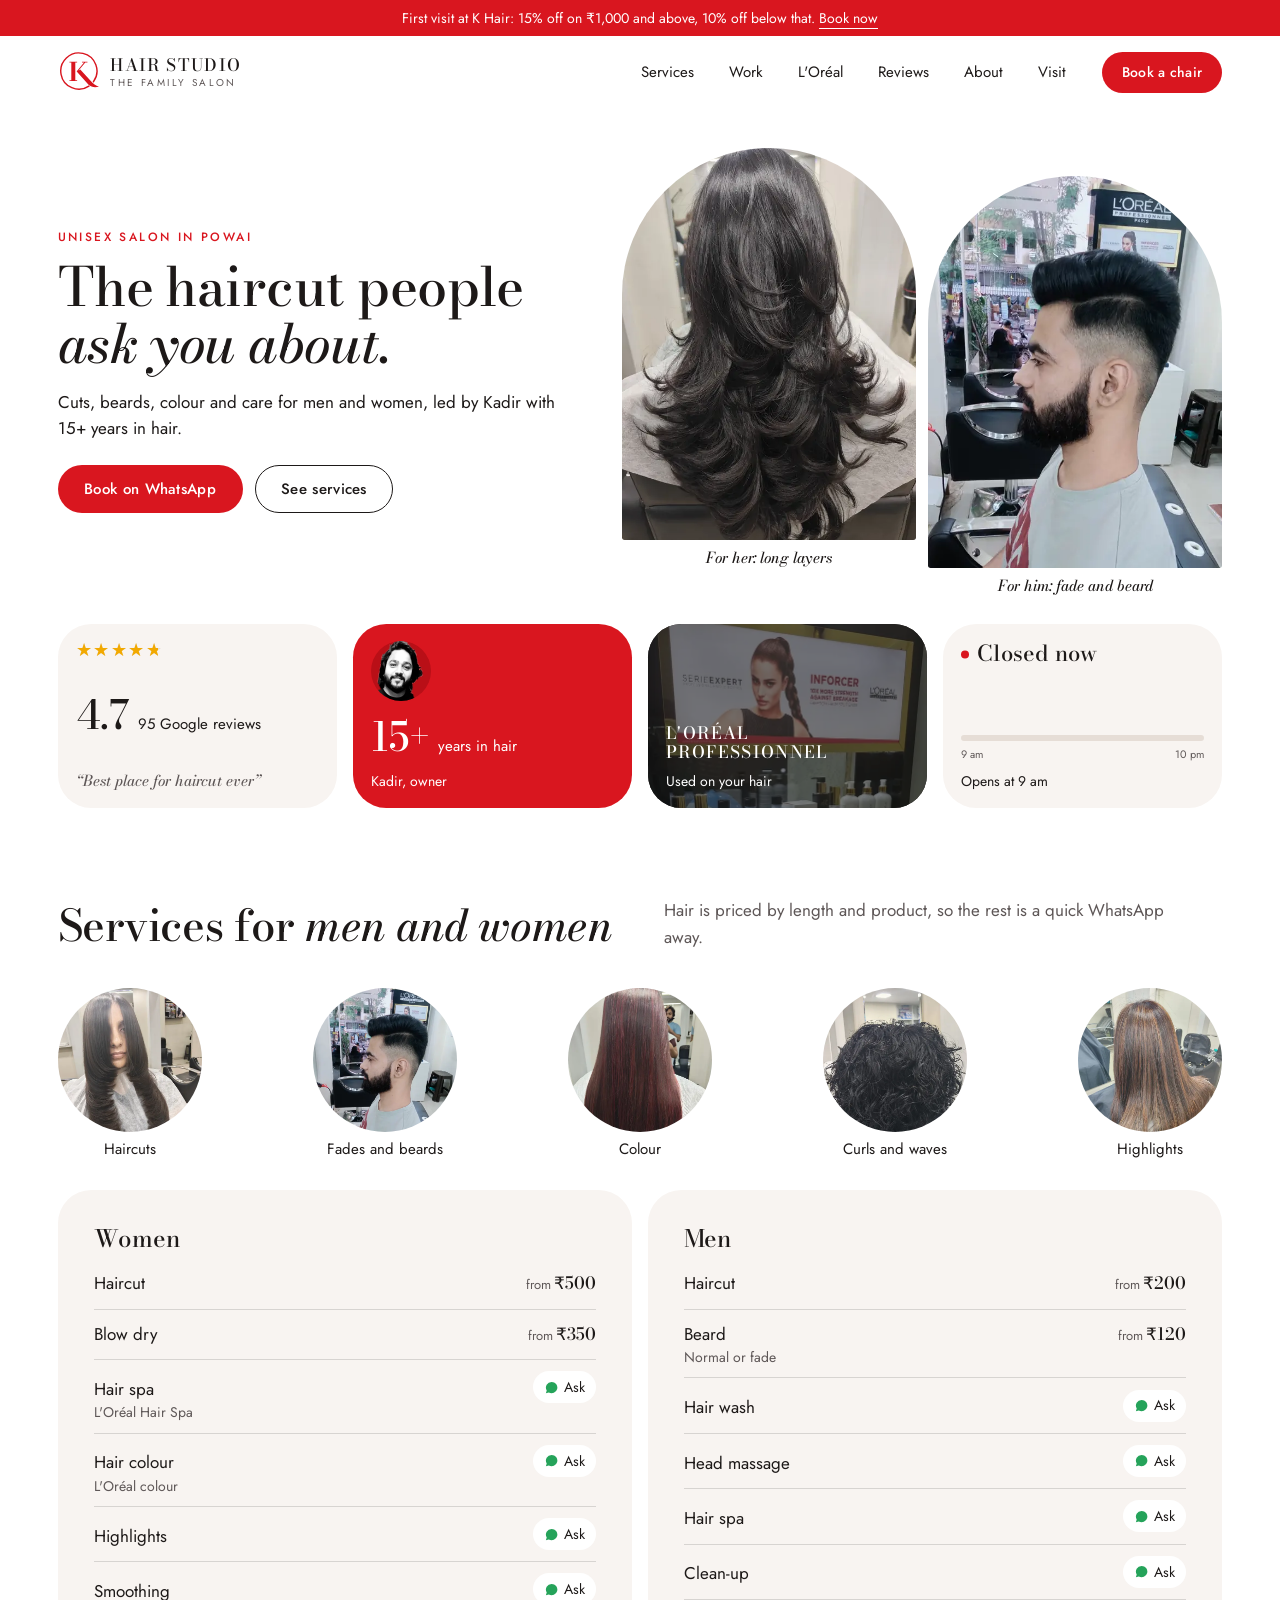
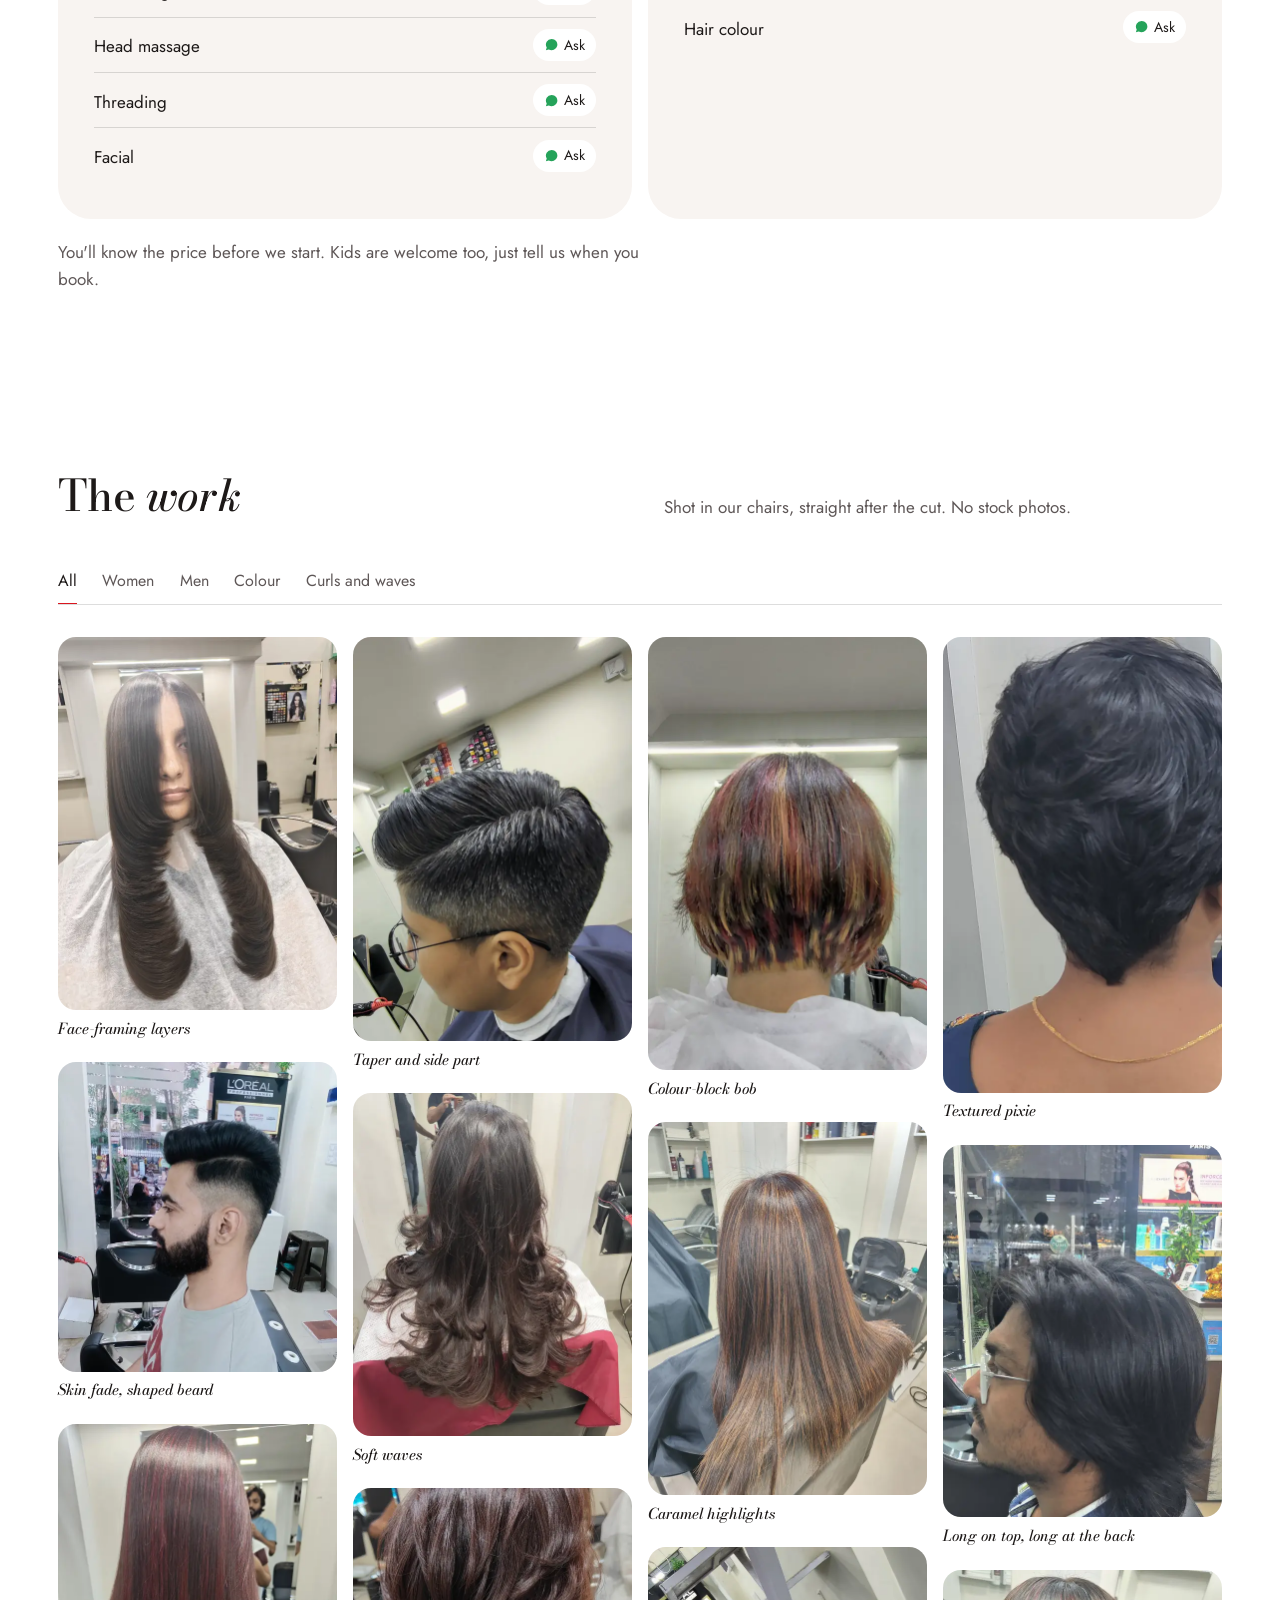
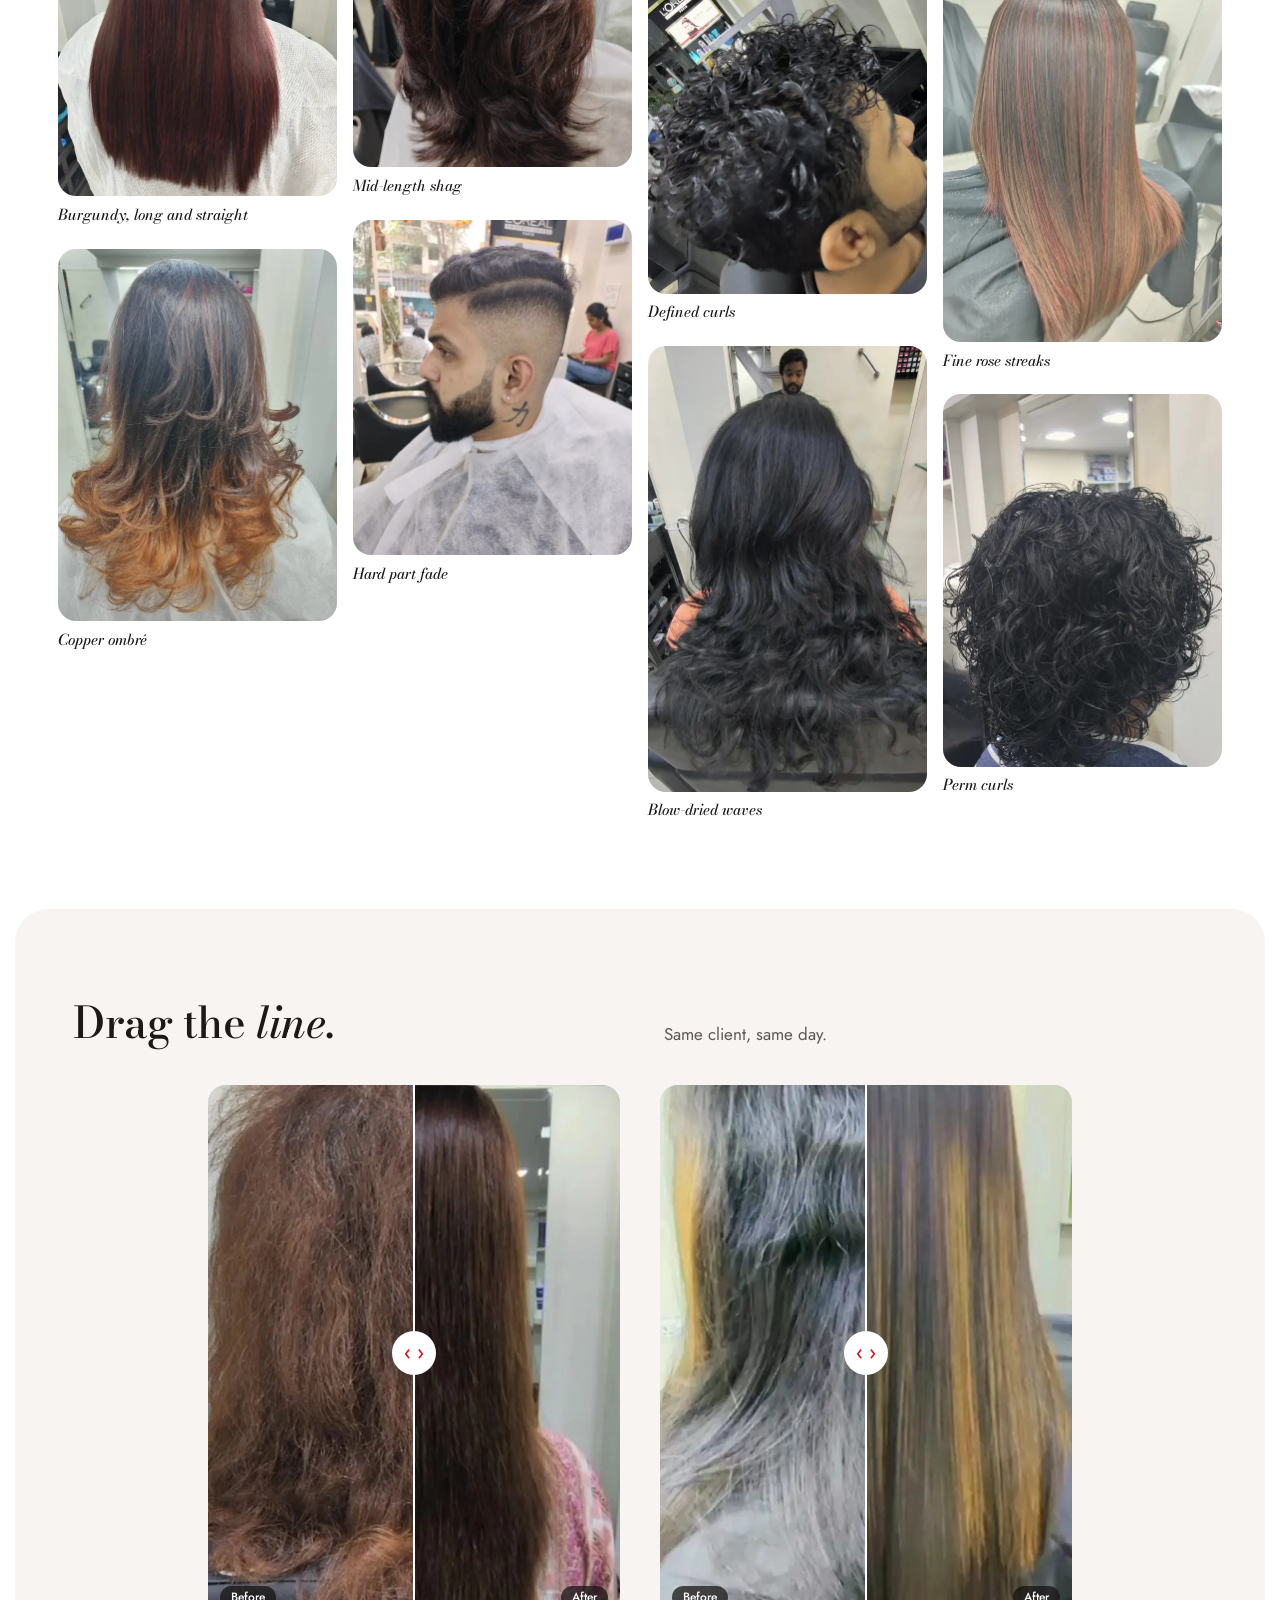
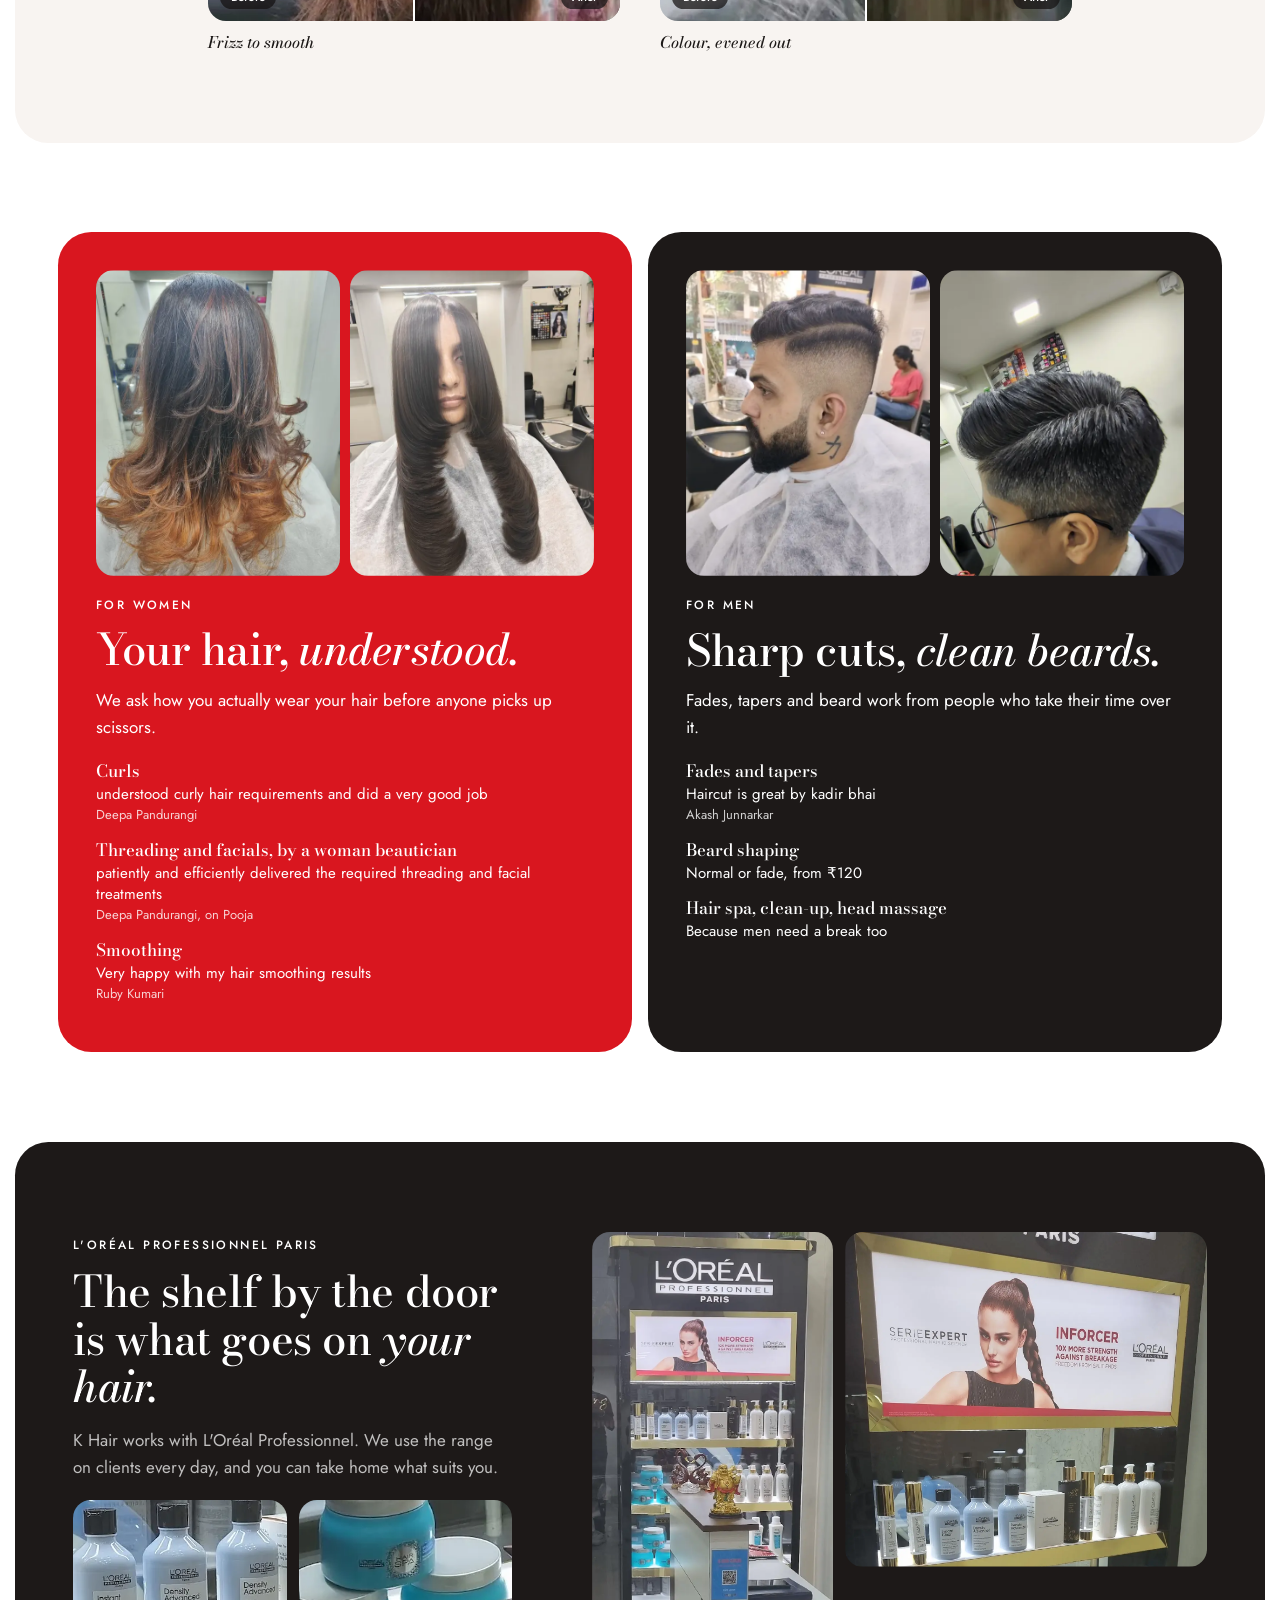
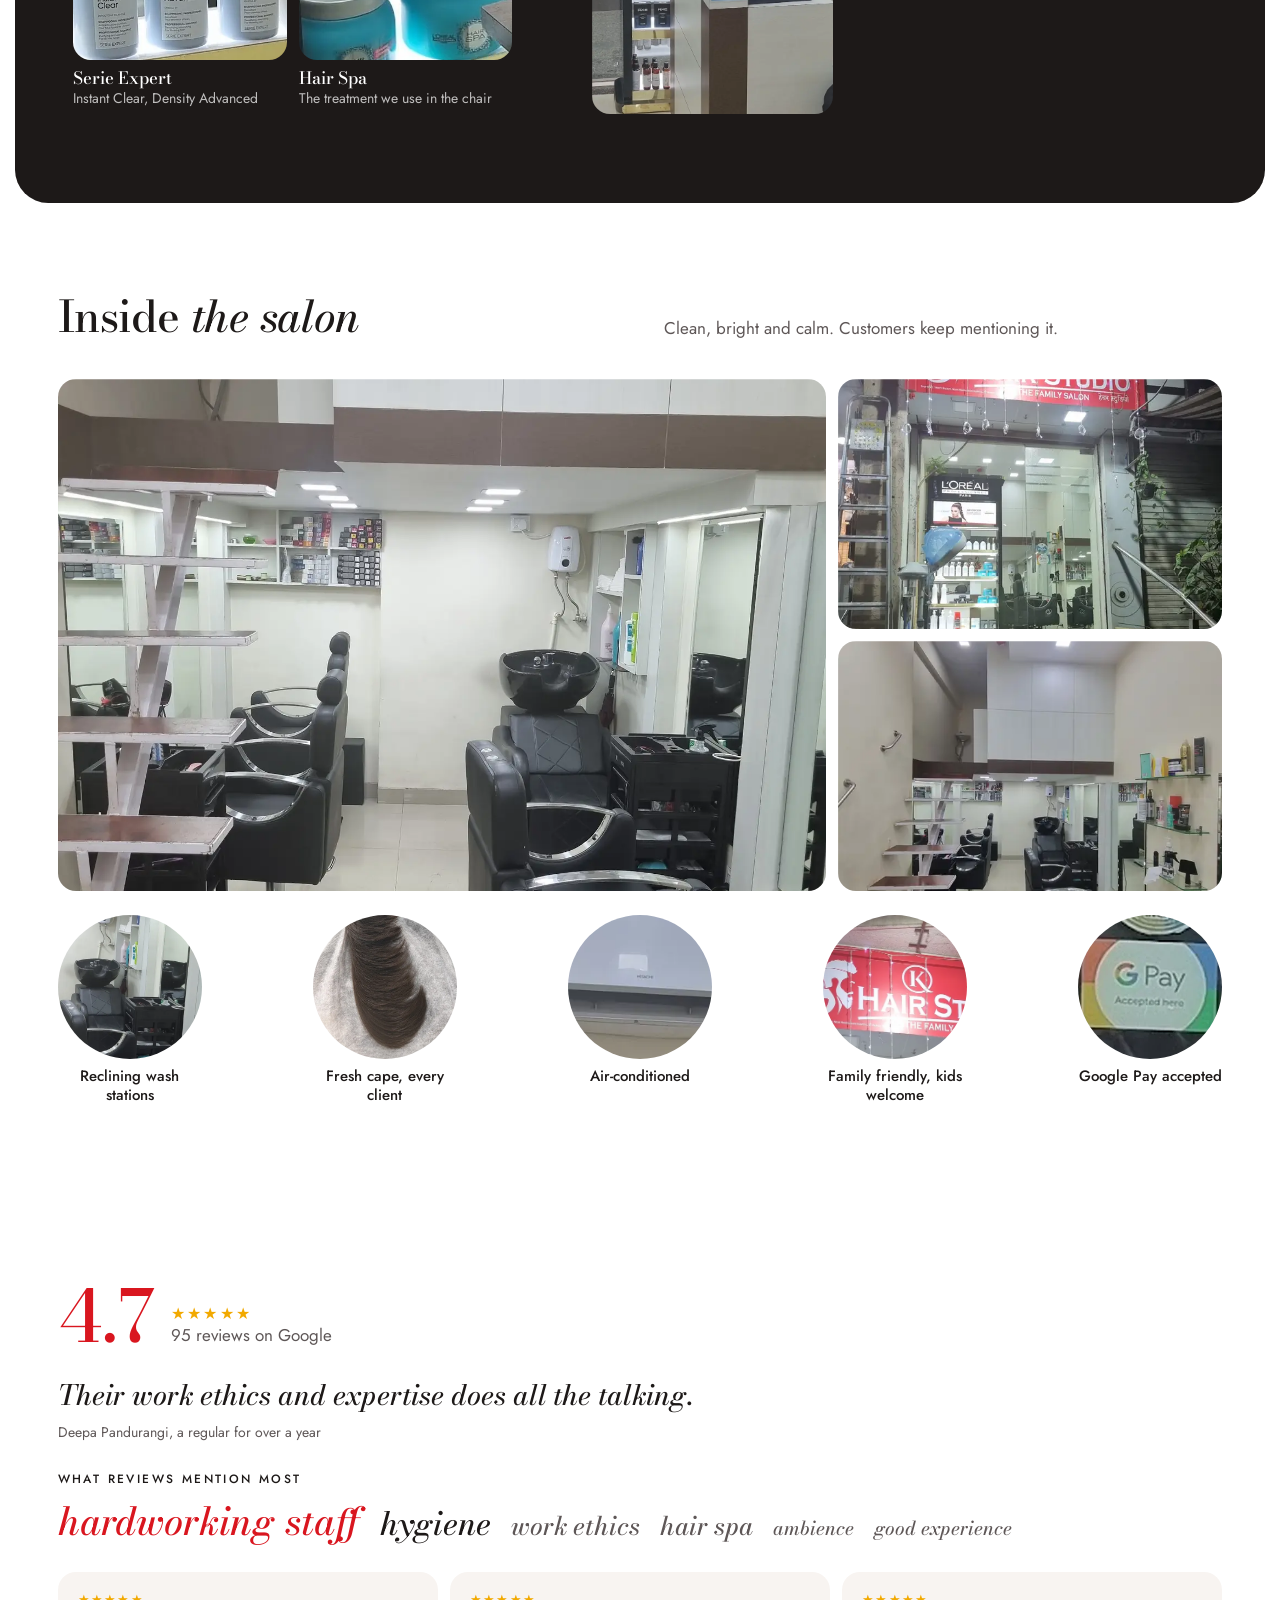
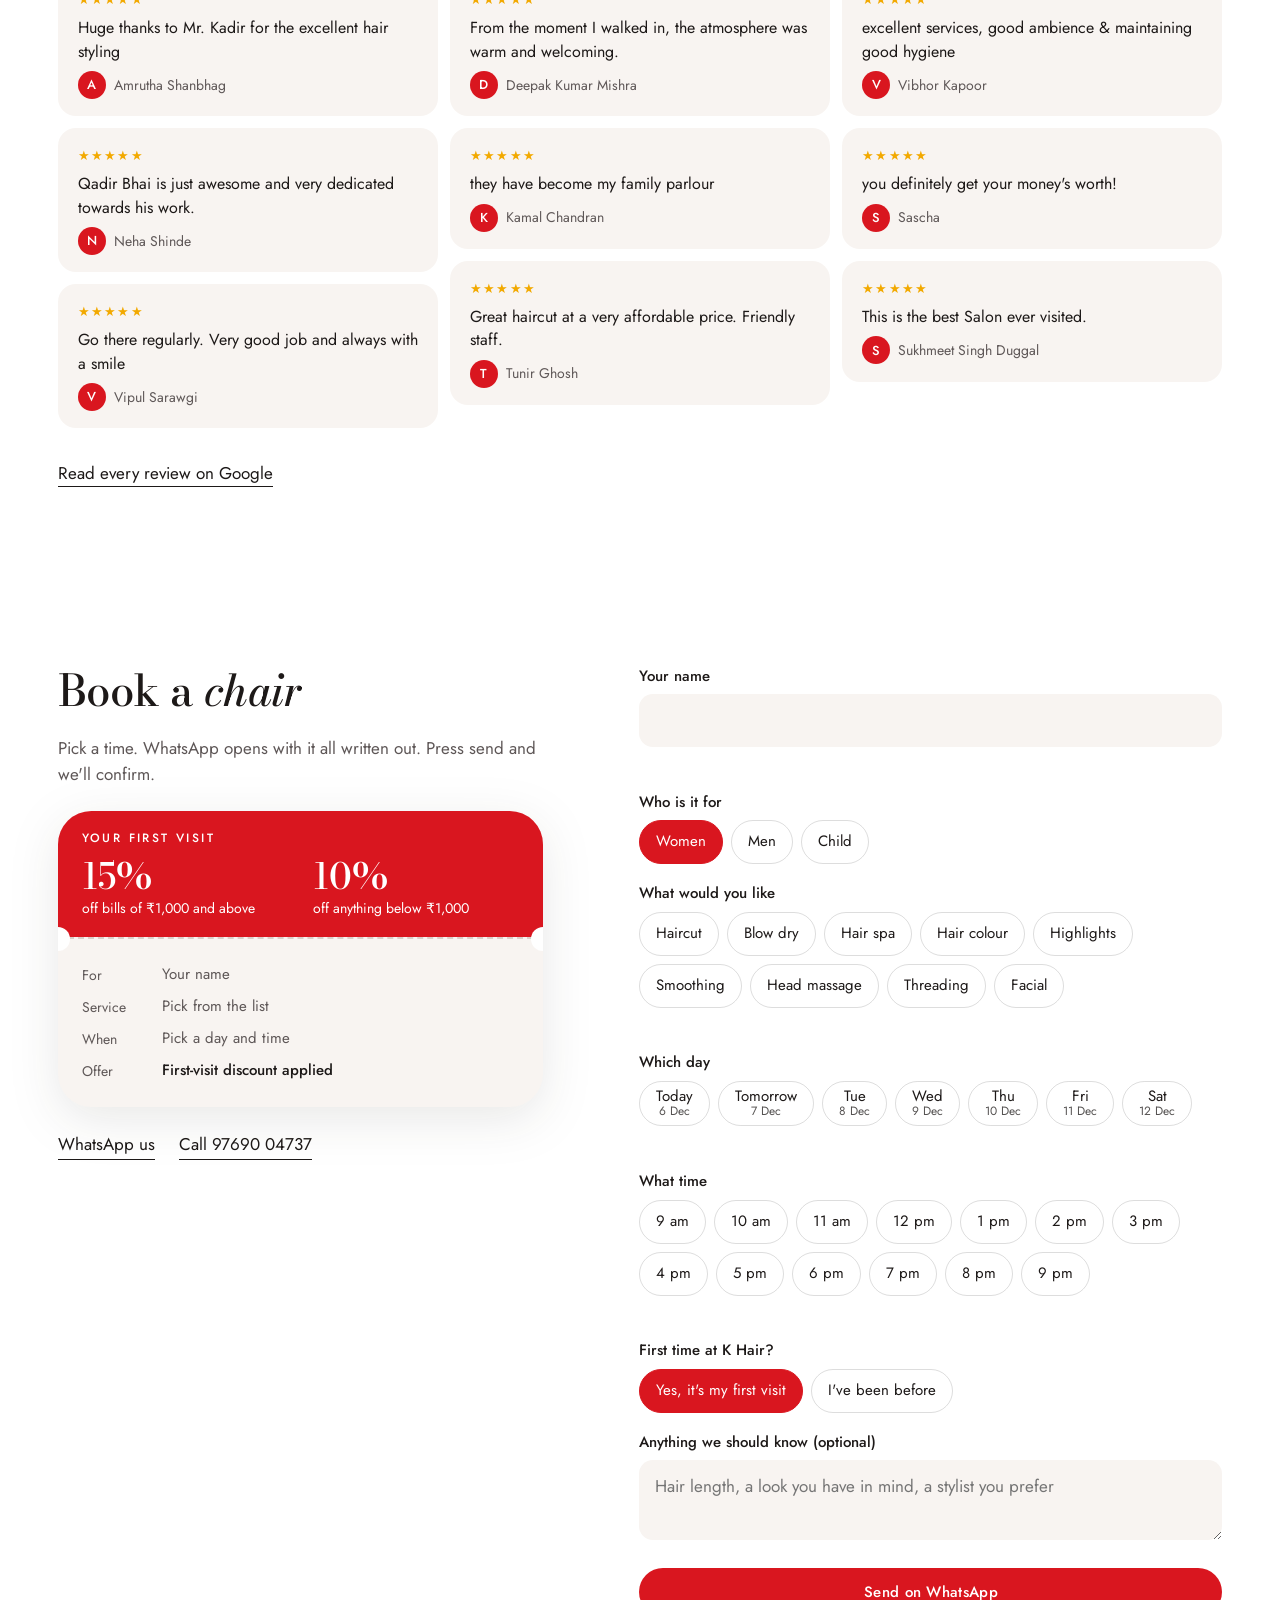
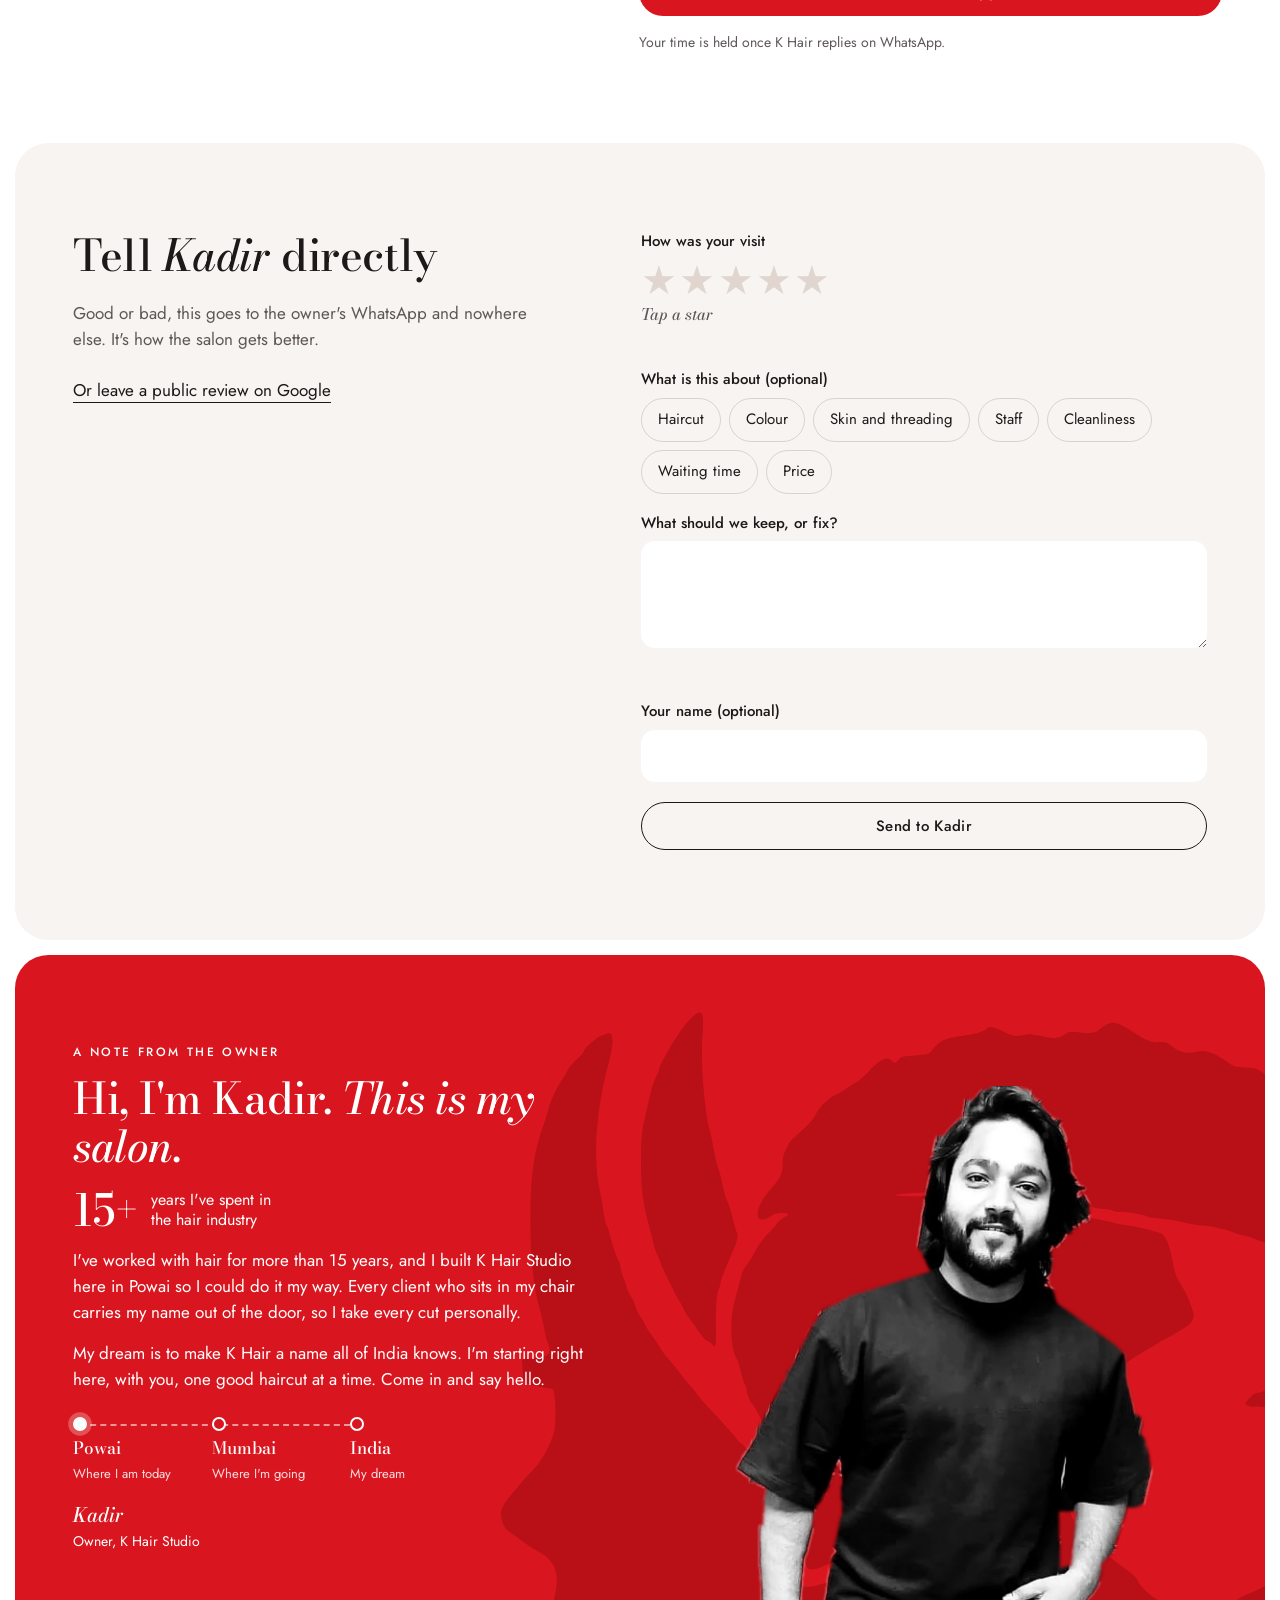
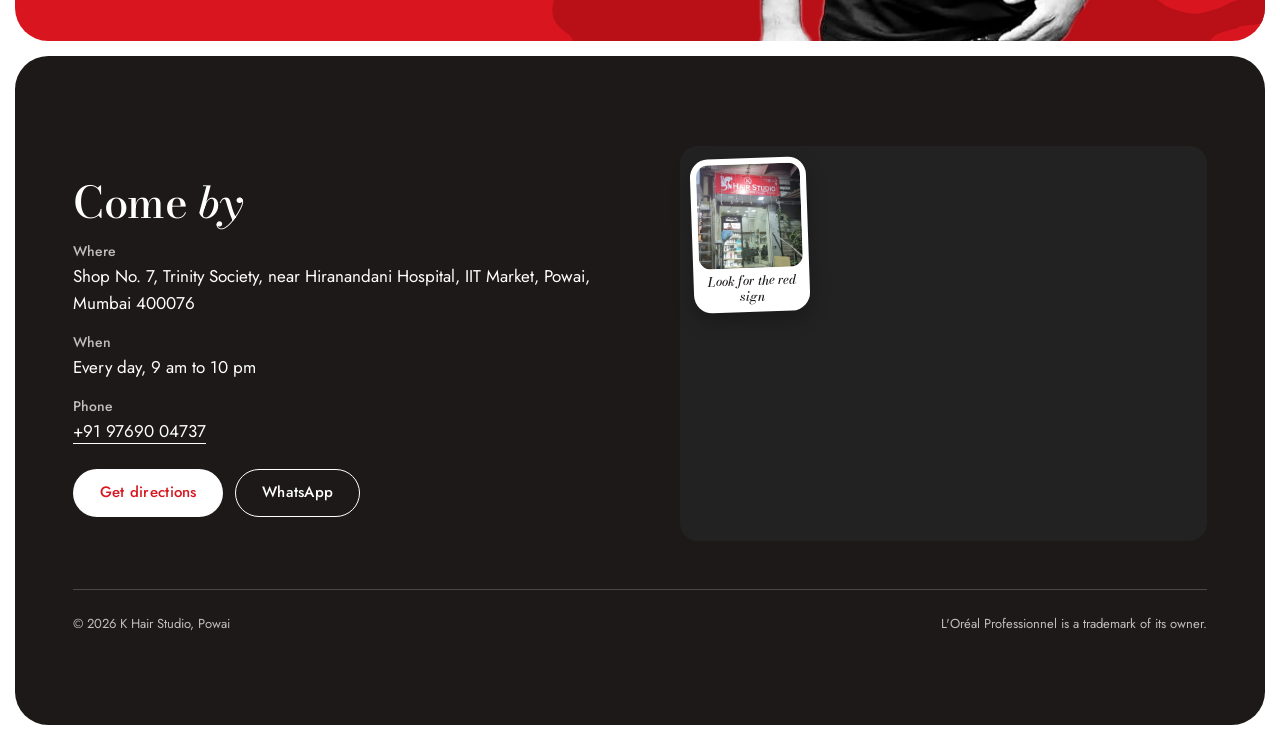
==== site/index.html @ 27496230 "Add K Hair Studio website Static site for the Powai salon with WhatsApp booking and feedback.  Co-Au" ====
<!doctype html>
<html lang="en-IN">
<head>
<meta charset="utf-8">
<meta name="viewport" content="width=device-width, initial-scale=1, viewport-fit=cover">
<title>K Hair Studio, Powai | The Family Salon near Hiranandani Hospital</title>
<meta name="description" content="Unisex salon in Powai for men and women: haircuts, beards, colour and hair spa, led by Kadir with 15+ years in hair. 4.7 on Google. L'Oréal Professionnel products. Book on WhatsApp and get up to 15% off your first visit.">
<meta name="theme-color" content="#d9161f">
<meta property="og:title" content="K Hair Studio, Powai">
<meta property="og:description" content="The Family Salon. 4.7 on Google from 95 reviews. Book on WhatsApp.">
<meta property="og:image" content="assets/img/storefront.webp">
<link rel="icon" href="assets/favicon.svg" type="image/svg+xml">
<link rel="preload" href="assets/fonts/bodoni.woff2" as="font" type="font/woff2" crossorigin>
<link rel="preload" href="assets/fonts/jost.woff2" as="font" type="font/woff2" crossorigin>
<link rel="stylesheet" href="assets/styles.css">
<script>document.documentElement.classList.add('js')</script>
<script type="application/ld+json">
{"@context":"https://schema.org","@type":"HairSalon","name":"K Hair Studio","alternateName":"K Hair Studio the unisex salon","telephone":"+919769004737","priceRange":"₹₹","image":"assets/img/storefront.webp","address":{"@type":"PostalAddress","streetAddress":"Shop No. 7, Trinity Society, near Hiranandani Hospital Road, IIT Market","addressLocality":"Powai, Mumbai","addressRegion":"Maharashtra","postalCode":"400076","addressCountry":"IN"},"geo":{"@type":"GeoCoordinates","latitude":19.122265,"longitude":72.9176834},"openingHoursSpecification":[{"@type":"OpeningHoursSpecification","dayOfWeek":["Monday","Tuesday","Wednesday","Thursday","Friday","Saturday","Sunday"],"opens":"09:00","closes":"22:00"}]}
</script>
</head>
<body>
<a class="skip" href="#main">Skip to content</a>

<svg width="0" height="0" style="position:absolute" aria-hidden="true">
  <symbol id="k" viewBox="0 0 100 100">
    <path fill="none" stroke="currentColor" stroke-width="3.4" stroke-linecap="round" d="M85.2 71.6A43.5 43.5 0 1 0 74.3 82"/>
    <path fill="currentColor" d="M32 24h9.6v44.6H32zM27.5 23.2H46v1.8H27.5zM27.5 67.8H46v1.8H27.5zM44.6 46.6 62.6 25h3L47 47.6zM57.6 23.2h13.2V25H57.6zM45.5 47.5l8-5.7L80 71c4 5 11 10 18.5 12.2-8.5 2.3-18.5 1.8-25-4.2z"/>
  </symbol>
</svg>

<p class="strip">First visit at K Hair: 15% off on ₹1,000 and above, 10% off below that. <a class="link" href="#book">Book now</a></p>

<header class="head" id="head">
  <div class="wrap head-in">
    <a class="brand" href="#top" aria-label="K Hair Studio, home">
      <svg aria-hidden="true"><use href="#k"/></svg>
      <span><b>HAIR STUDIO</b><small>The Family Salon</small></span>
    </a>
    <nav class="nav" aria-label="Main">
      <a href="#services">Services</a>
      <a href="#work">Work</a>
      <a href="#loreal">L'Oréal</a>
      <a href="#reviews">Reviews</a>
      <a href="#about">About</a>
      <a href="#visit">Visit</a>
      <a class="btn btn-red" href="#book">Book a chair</a>
    </nav>
  </div>
</header>

<main id="main">

<section class="hero wrap" id="top">
  <div class="hero-grid">
    <div class="hero-text">
      <p class="label eyebrow">Unisex salon in Powai</p>
      <h1>The haircut people <em>ask you about.</em></h1>
      <p class="lede">Cuts, beards, colour and care for men and women, led by Kadir with 15+ years in hair.</p>
      <div class="hero-cta">
        <a class="btn btn-red" href="#book">Book on WhatsApp</a>
        <a class="btn btn-line" href="#services">See services</a>
      </div>
    </div>
    <div class="hero-photos">
      <figure>
        <img src="assets/img/long-layers.webp" srcset="assets/img/long-layers-s.webp 560w, assets/img/long-layers.webp 1200w" sizes="(min-width: 64rem) 26vw, 46vw" width="1200" height="1536" alt="Long dark layered haircut on a woman, seen from behind" fetchpriority="high">
        <figcaption>For her: long layers</figcaption>
      </figure>
      <figure>
        <img src="assets/img/mens-pomp.webp" srcset="assets/img/mens-pomp-s.webp 560w, assets/img/mens-pomp.webp 900w" sizes="(min-width: 64rem) 26vw, 46vw" width="900" height="998" alt="Man with a skin fade and shaped beard" fetchpriority="high">
        <figcaption>For him: fade and beard</figcaption>
      </figure>
    </div>
  </div>
  <div class="facts">
    <a class="fact fact-rate" href="#reviews" aria-label="Rated 4.7 out of 5 from 95 Google reviews">
      <span class="rate" aria-hidden="true"><i>★★★★★</i></span>
      <span class="fact-main"><b>4.7</b><small>95 Google reviews</small></span>
      <q>Best place for haircut ever</q>
    </a>
    <a class="fact fact-years" href="#about" aria-label="Kadir has 15 plus years in the hair industry">
      <img class="face" src="assets/img/kadir-face.webp" width="240" height="240" alt="">
      <span class="fact-main"><b>15+</b><small>years in hair</small></span>
      <span class="fact-who">Kadir, owner</span>
    </a>
    <a class="fact fact-brand" href="#loreal" aria-label="L'Oréal Professionnel products, used in the salon">
      <img src="assets/img/shelf-s.webp" width="560" height="519" alt="" loading="lazy">
      <span class="fact-word">L'Oréal<br>Professionnel</span>
      <span class="fact-who">Used on your hair</span>
    </a>
    <a class="fact fact-open" href="#visit">
      <span class="fact-status"><b id="openNow">Open daily</b></span>
      <span class="day" id="dayBar" aria-hidden="true"><i></i><em></em></span>
      <span class="day-ends"><small>9 am</small><small>10 pm</small></span>
      <span class="fact-who" id="openNote">Every day, in Powai</span>
    </a>
  </div>
</section>

<section class="section wrap" id="services">
  <div class="sec-head">
    <h2>Services for <em>men and women</em></h2>
    <p class="lede muted">Hair is priced by length and product, so the rest is a quick WhatsApp away.</p>
  </div>
  <div class="tiles" id="tiles">
    <button class="tile" data-go="women"><img loading="lazy" src="assets/img/soft-layers-s.webp" alt="" width="560" height="747"><span>Haircuts</span></button>
    <button class="tile" data-go="men"><img loading="lazy" src="assets/img/mens-pomp-s.webp" alt="" width="560" height="621"><span>Fades and beards</span></button>
    <button class="tile" data-go="colour"><img loading="lazy" src="assets/img/burgundy-s.webp" alt="" width="560" height="747"><span>Colour</span></button>
    <button class="tile" data-go="curls"><img loading="lazy" src="assets/img/perm-curls-s.webp" alt="" width="560" height="747"><span>Curls and waves</span></button>
    <button class="tile" data-go="colour"><img loading="lazy" src="assets/img/caramel-s.webp" alt="" width="560" height="747"><span>Highlights</span></button>
  </div>
  <div class="menu-grid">
    <div class="menu">
      <h3>Women</h3>
      <ul id="menuWomen"></ul>
    </div>
    <div class="menu">
      <h3>Men</h3>
      <ul id="menuMen"></ul>
    </div>
  </div>
  <p class="menu-note muted">You'll know the price before we start. Kids are welcome too, just tell us when you book.</p>
</section>

<section class="section wrap" id="work">
  <div class="sec-head">
    <h2>The <em>work</em></h2>
    <p class="lede muted">Shot in our chairs, straight after the cut. No stock photos.</p>
  </div>
  <div class="tabs" id="tabs" role="group" aria-label="Filter the work">
    <button class="tab" data-filter="all" aria-pressed="true">All</button>
    <button class="tab" data-filter="women" aria-pressed="false">Women</button>
    <button class="tab" data-filter="men" aria-pressed="false">Men</button>
    <button class="tab" data-filter="colour" aria-pressed="false">Colour</button>
    <button class="tab" data-filter="curls" aria-pressed="false">Curls and waves</button>
  </div>
  <div class="gallery" id="gallery">
    <figure class="shot" data-cat="women"><button data-full="soft-layers"><img loading="lazy" src="assets/img/soft-layers-s.webp" width="560" height="747" alt="Long face-framing layers on dark hair"></button><figcaption>Face-framing layers</figcaption></figure>
    <figure class="shot" data-cat="men"><button data-full="mens-pomp"><img loading="lazy" src="assets/img/mens-pomp-s.webp" width="560" height="621" alt="Skin fade with a high pompadour and shaped beard"></button><figcaption>Skin fade, shaped beard</figcaption></figure>
    <figure class="shot" data-cat="women colour"><button data-full="burgundy"><img loading="lazy" src="assets/img/burgundy-s.webp" width="560" height="747" alt="Long straight hair with burgundy tones"></button><figcaption>Burgundy, long and straight</figcaption></figure>
    <figure class="shot" data-cat="women colour"><button data-full="copper-ombre"><img loading="lazy" src="assets/img/copper-ombre-s.webp" width="560" height="747" alt="Layered hair with a copper ombré at the ends"></button><figcaption>Copper ombré</figcaption></figure>
    <figure class="shot" data-cat="men"><button data-full="mens-side"><img loading="lazy" src="assets/img/mens-side-s.webp" width="560" height="810" alt="Textured side part with a clean taper"></button><figcaption>Taper and side part</figcaption></figure>
    <figure class="shot" data-cat="women curls"><button data-full="waves"><img loading="lazy" src="assets/img/waves-s.webp" width="560" height="687" alt="Soft brown waves"></button><figcaption>Soft waves</figcaption></figure>
    <figure class="shot" data-cat="women"><button data-full="shag"><img loading="lazy" src="assets/img/shag-s.webp" width="560" height="560" alt="Choppy mid-length shag cut"></button><figcaption>Mid-length shag</figcaption></figure>
    <figure class="shot" data-cat="men"><button data-full="mens-fade"><img loading="lazy" src="assets/img/mens-fade-s.webp" width="560" height="672" alt="Fade with a hard part and beard line"></button><figcaption>Hard part fade</figcaption></figure>
    <figure class="shot" data-cat="women colour"><button data-full="colour-bob"><img loading="lazy" src="assets/img/colour-bob-s.webp" width="560" height="868" alt="Short bob with red and copper streaks"></button><figcaption>Colour-block bob</figcaption></figure>
    <figure class="shot" data-cat="women colour"><button data-full="caramel"><img loading="lazy" src="assets/img/caramel-s.webp" width="560" height="747" alt="Long hair with caramel highlights"></button><figcaption>Caramel highlights</figcaption></figure>
    <figure class="shot" data-cat="men curls"><button data-full="mens-curls"><img loading="lazy" src="assets/img/mens-curls-s.webp" width="560" height="695" alt="Tight defined curls on a man"></button><figcaption>Defined curls</figcaption></figure>
    <figure class="shot" data-cat="women curls"><button data-full="black-waves"><img loading="lazy" src="assets/img/black-waves-s.webp" width="560" height="894" alt="Long black hair blow-dried into waves"></button><figcaption>Blow-dried waves</figcaption></figure>
    <figure class="shot" data-cat="women"><button data-full="pixie"><img loading="lazy" src="assets/img/pixie-s.webp" width="560" height="913" alt="Short textured pixie cut from behind"></button><figcaption>Textured pixie</figcaption></figure>
    <figure class="shot" data-cat="men"><button data-full="mens-long"><img loading="lazy" src="assets/img/mens-long-s.webp" width="560" height="747" alt="Longer layered hair on a man"></button><figcaption>Long on top, long at the back</figcaption></figure>
    <figure class="shot" data-cat="women colour"><button data-full="rose-streaks"><img loading="lazy" src="assets/img/rose-streaks-s.webp" width="560" height="747" alt="Straight hair with fine rose streaks"></button><figcaption>Fine rose streaks</figcaption></figure>
    <figure class="shot" data-cat="men curls"><button data-full="perm-curls"><img loading="lazy" src="assets/img/perm-curls-s.webp" width="560" height="747" alt="Full head of perm curls"></button><figcaption>Perm curls</figcaption></figure>
  </div>
</section>

<section class="section ba-section panel">
  <div class="wrap">
    <div class="sec-head">
      <h2>Drag the <em>line.</em></h2>
      <p class="lede muted">Same client, same day.</p>
    </div>
    <div class="ba-grid">
      <figure style="margin:0">
        <div class="ba rise">
          <img src="assets/img/ba2-before.webp" alt="Dry, frizzy brown hair before treatment" loading="lazy">
          <img class="after" src="assets/img/ba2-after.webp" alt="The same hair smooth and straight after treatment" loading="lazy">
          <span class="ba-line"></span>
          <span class="ba-tag l">Before</span><span class="ba-tag r">After</span>
          <input type="range" min="0" max="100" value="50" aria-label="Compare before and after">
        </div>
        <figcaption class="ba-cap">Frizz to smooth</figcaption>
      </figure>
      <figure style="margin:0">
        <div class="ba rise">
          <img src="assets/img/ba1-before.webp" alt="Rough, uneven hair before treatment" loading="lazy">
          <img class="after" src="assets/img/ba1-after.webp" alt="The same hair smooth with even highlights after treatment" loading="lazy">
          <span class="ba-line"></span>
          <span class="ba-tag l">Before</span><span class="ba-tag r">After</span>
          <input type="range" min="0" max="100" value="50" aria-label="Compare before and after">
        </div>
        <figcaption class="ba-cap">Colour, evened out</figcaption>
      </figure>
    </div>
  </div>
</section>

<section class="section wrap both" id="women">
  <div class="both-grid">
    <div class="who on-red">
      <p class="label">For women</p>
      <h2 class="rise">Your hair, <em>understood.</em></h2>
      <p class="rise">We ask how you actually wear your hair before anyone picks up scissors.</p>
      <ul class="who-list">
        <li><b>Curls</b><q>understood curly hair requirements and did a very good job</q><cite>Deepa Pandurangi</cite></li>
        <li><b>Threading and facials, by a woman beautician</b><q>patiently and efficiently delivered the required threading and facial treatments</q><cite>Deepa Pandurangi, on Pooja</cite></li>
        <li><b>Smoothing</b><q>Very happy with my hair smoothing results</q><cite>Ruby Kumari</cite></li>
      </ul>
      <div class="who-photos">
        <img class="wipe" loading="lazy" src="assets/img/copper-ombre-s.webp" width="560" height="747" alt="Layered hair with copper ends">
        <img class="wipe" loading="lazy" src="assets/img/soft-layers-s.webp" width="560" height="747" alt="Long face-framing layers">
      </div>
    </div>
    <div class="who on-ink">
      <p class="label">For men</p>
      <h2 class="rise">Sharp cuts, <em>clean beards.</em></h2>
      <p class="rise">Fades, tapers and beard work from people who take their time over it.</p>
      <ul class="who-list">
        <li><b>Fades and tapers</b><q>Haircut is great by kadir bhai</q><cite>Akash Junnarkar</cite></li>
        <li><b>Beard shaping</b><span>Normal or fade, from ₹120</span></li>
        <li><b>Hair spa, clean-up, head massage</b><span>Because men need a break too</span></li>
      </ul>
      <div class="who-photos">
        <img class="wipe" loading="lazy" src="assets/img/mens-fade-s.webp" width="560" height="672" alt="Fade with a hard part and beard line">
        <img class="wipe" loading="lazy" src="assets/img/mens-side-s.webp" width="560" height="810" alt="Taper with a textured side part">
      </div>
    </div>
  </div>
</section>

<section class="section on-ink loreal panel" id="loreal">
  <div class="wrap loreal-grid">
    <div>
      <p class="loreal-word">L'Oréal Professionnel Paris</p>
      <h2 class="rise">The shelf by the door is what goes on <em>your hair.</em></h2>
      <p class="lede muted rise">K Hair works with L'Oréal Professionnel. We use the range on clients every day, and you can take home what suits you.</p>
      <div class="products">
        <figure><img loading="lazy" src="assets/img/prod-expert.webp" width="480" height="338" alt="Serie Expert shampoo bottles on the salon shelf"><figcaption><b>Serie Expert</b>Instant Clear, Density Advanced</figcaption></figure>
        <figure><img loading="lazy" src="assets/img/prod-spa.webp" width="480" height="480" alt="L'Oréal Hair Spa tubs on the salon shelf"><figcaption><b>Hair Spa</b>The treatment we use in the chair</figcaption></figure>
      </div>
    </div>
    <div class="loreal-photos">
      <img class="tall wipe" loading="lazy" src="assets/img/loreal-unit.webp" width="666" height="1368" alt="The L'Oréal Professionnel display unit inside K Hair Studio">
      <img class="wipe" loading="lazy" src="assets/img/shelf.webp" width="1296" height="1200" alt="Serie Expert shampoos on the lit shelf under an Inforcer poster">
    </div>
  </div>
</section>

<section class="section wrap" id="space">
  <div class="sec-head">
    <h2>Inside <em>the salon</em></h2>
    <p class="lede muted">Clean, bright and calm. Customers keep mentioning it.</p>
  </div>
  <div class="space-grid">
    <figure><img class="main wipe" loading="lazy" src="assets/img/salon-floor.webp" width="1400" height="1307" alt="Styling chairs, mirrors and wash station inside K Hair Studio"></figure>
    <div class="space-pair">
      <img class="wipe" loading="lazy" src="assets/img/storefront-s.webp" width="560" height="672" alt="K Hair Studio storefront with the red sign">
      <img class="wipe" loading="lazy" src="assets/img/salon-wash-s.webp" width="560" height="433" alt="Reclining wash stations">
    </div>
  </div>
  <ul class="proof">
    <li><img loading="lazy" src="assets/img/fac-wash.webp" alt="" width="480" height="480"><b>Reclining wash stations</b></li>
    <li><img loading="lazy" src="assets/img/fac-cape.webp" alt="" width="480" height="480"><b>Fresh cape, every client</b></li>
    <li><img loading="lazy" src="assets/img/fac-ac.webp" alt="" width="480" height="186"><b>Air-conditioned</b></li>
    <li><img loading="lazy" src="assets/img/fac-sign.webp" alt="" width="480" height="331"><b>Family friendly, kids welcome</b></li>
    <li><img loading="lazy" src="assets/img/fac-gpay.webp" alt="" width="320" height="269"><b>Google Pay accepted</b></li>
  </ul>
</section>

<section class="section wrap" id="reviews">
  <div class="score">
    <b id="scoreNum">4.7</b>
    <div>
      <p class="stars" aria-hidden="true">★★★★★</p>
      <p class="muted">95 reviews on Google</p>
    </div>
  </div>
  <figure class="pull rise">
    <blockquote>Their work ethics and expertise does all the talking.</blockquote>
    <figcaption>Deepa Pandurangi, a regular for over a year</figcaption>
  </figure>
  <div class="praise">
    <p class="label">What reviews mention most</p>
    <ul>
      <li class="w5">hardworking staff</li>
      <li class="w4">hygiene</li>
      <li class="w3">work ethics</li>
      <li class="w3">hair spa</li>
      <li class="w2">ambience</li>
      <li class="w2">good experience</li>
    </ul>
  </div>
  <div class="quotes">
    <figure class="quote"><span class="q-stars" aria-label="5 stars">★★★★★</span><blockquote>Huge thanks to Mr. Kadir for the excellent hair styling</blockquote><figcaption><i class="av" aria-hidden="true">A</i>Amrutha Shanbhag</figcaption></figure>
    <figure class="quote"><span class="q-stars" aria-label="5 stars">★★★★★</span><blockquote>Qadir Bhai is just awesome and very dedicated towards his work.</blockquote><figcaption><i class="av" aria-hidden="true">N</i>Neha Shinde</figcaption></figure>
    <figure class="quote"><span class="q-stars" aria-label="5 stars">★★★★★</span><blockquote>Go there regularly. Very good job and always with a smile</blockquote><figcaption><i class="av" aria-hidden="true">V</i>Vipul Sarawgi</figcaption></figure>
    <figure class="quote"><span class="q-stars" aria-label="5 stars">★★★★★</span><blockquote>From the moment I walked in, the atmosphere was warm and welcoming.</blockquote><figcaption><i class="av" aria-hidden="true">D</i>Deepak Kumar Mishra</figcaption></figure>
    <figure class="quote"><span class="q-stars" aria-label="5 stars">★★★★★</span><blockquote>they have become my family parlour</blockquote><figcaption><i class="av" aria-hidden="true">K</i>Kamal Chandran</figcaption></figure>
    <figure class="quote"><span class="q-stars" aria-label="5 stars">★★★★★</span><blockquote>Great haircut at a very affordable price. Friendly staff.</blockquote><figcaption><i class="av" aria-hidden="true">T</i>Tunir Ghosh</figcaption></figure>
    <figure class="quote"><span class="q-stars" aria-label="5 stars">★★★★★</span><blockquote>excellent services, good ambience &amp; maintaining good hygiene</blockquote><figcaption><i class="av" aria-hidden="true">V</i>Vibhor Kapoor</figcaption></figure>
    <figure class="quote"><span class="q-stars" aria-label="5 stars">★★★★★</span><blockquote>you definitely get your money's worth!</blockquote><figcaption><i class="av" aria-hidden="true">S</i>Sascha</figcaption></figure>
    <figure class="quote"><span class="q-stars" aria-label="5 stars">★★★★★</span><blockquote>This is the best Salon ever visited.</blockquote><figcaption><i class="av" aria-hidden="true">S</i>Sukhmeet Singh Duggal</figcaption></figure>
  </div>
  <p style="margin-top:2rem"><a class="link" target="_blank" rel="noopener" href="https://www.google.com/maps/place/K+Hair+Studio+the+unisex+salon/@19.122265,72.9176834,17z/data=!4m6!3m5!1s0x3be7c7054a844c83:0x101571c2d2cae531!8m2!3d19.122265!4d72.9176834!16s%2Fg%2F11rv7t8ptn">Read every review on Google</a></p>
</section>

<section class="section wrap" id="book">
  <div class="book-grid">
    <div class="book-side">
      <h2>Book a <em>chair</em></h2>
      <p class="lede muted" style="margin-top:1.25rem">Pick a time. WhatsApp opens with it all written out. Press send and we'll confirm.</p>
      <div class="ticket">
        <div class="offer">
          <p class="label">Your first visit</p>
          <div class="offer-row">
            <div><b>15%</b><span>off bills of ₹1,000 and above</span></div>
            <div><b>10%</b><span>off anything below ₹1,000</span></div>
          </div>
        </div>
        <dl class="stub" id="ticket">
          <div><dt>For</dt><dd data-t="name">Your name</dd></div>
          <div><dt>Service</dt><dd data-t="service">Pick from the list</dd></div>
          <div><dt>When</dt><dd data-t="when">Pick a day and time</dd></div>
          <div><dt>Offer</dt><dd data-t="offer">First-visit discount applied</dd></div>
        </dl>
      </div>
      <p class="direct"><a class="link wa" href="#" data-text="Hi K Hair Studio, I have a question.">WhatsApp us</a><a class="link" href="tel:+919769004737">Call 97690 04737</a></p>
    </div>
    <form id="bookForm" novalidate>
      <div class="field"><label for="bName">Your name</label><input id="bName" type="text" autocomplete="name" required><p class="err" data-err="name"></p></div>
      <fieldset class="field"><legend>Who is it for</legend><div class="chips" id="bFor"></div></fieldset>
      <fieldset class="field"><legend>What would you like</legend><div class="chips" id="bServices"></div><p class="err" data-err="services"></p></fieldset>
      <fieldset class="field"><legend>Which day</legend><div class="chips" id="bDays"></div><p class="err" data-err="day"></p></fieldset>
      <fieldset class="field"><legend>What time</legend><div class="chips" id="bTimes"></div><p class="err" data-err="time"></p></fieldset>
      <fieldset class="field"><legend>First time at K Hair?</legend><div class="chips" id="bFirst"></div></fieldset>
      <div class="field"><label for="bNote">Anything we should know (optional)</label><textarea id="bNote" rows="2" placeholder="Hair length, a look you have in mind, a stylist you prefer"></textarea></div>
      <button class="btn btn-red btn-full" type="submit">Send on WhatsApp</button>
      <p class="fine">Your time is held once K Hair replies on WhatsApp.</p>
      <div class="sent" id="bSent" role="status"></div>
    </form>
  </div>
</section>

<section class="section feedback panel" id="feedback">
  <div class="wrap feedback-grid">
    <div>
      <h2>Tell <em>Kadir</em> directly</h2>
      <p class="lede muted" style="margin-top:1.25rem">Good or bad, this goes to the owner's WhatsApp and nowhere else. It's how the salon gets better.</p>
      <p style="margin-top:1.5rem"><a class="link" target="_blank" rel="noopener" href="https://search.google.com/local/writereview?placeid=ChIJg0yESgXH5zsRMeXK0sJxFRA">Or leave a public review on Google</a></p>
    </div>
    <form id="fbForm" novalidate>
      <fieldset class="field"><legend>How was your visit</legend><div class="rate-pick" id="fRate"></div><p class="rate-word" id="fRateWord">Tap a star</p><p class="err" data-err="rate"></p></fieldset>
      <fieldset class="field"><legend>What is this about (optional)</legend><div class="chips" id="fTopics"></div></fieldset>
      <div class="field"><label for="fText">What should we keep, or fix?</label><textarea id="fText" rows="3"></textarea><p class="err" data-err="text"></p></div>
      <div class="field"><label for="fName">Your name (optional)</label><input id="fName" type="text" autocomplete="name"></div>
      <button class="btn btn-line btn-full" type="submit">Send to Kadir</button>
      <div class="sent" id="fSent" role="status"></div>
    </form>
  </div>
</section>

<section class="on-red about panel" id="about">
  <div class="about-ghost" aria-hidden="true"><img src="assets/mark-deep.svg" alt="" width="851" height="984" loading="lazy"></div>
  <div class="wrap about-grid">
    <div class="about-text">
      <p class="label">A note from the owner</p>
      <h2 style="margin-top:.9rem">Hi, I'm Kadir. <em>This is my salon.</em></h2>
      <p class="years"><b>15+</b><span>years I've spent in the hair industry</span></p>
      <p class="lede">I've worked with hair for more than 15 years, and I built K Hair Studio here in Powai so I could do it my way. Every client who sits in my chair carries my name out of the door, so I take every cut personally.</p>
      <p class="lede">My dream is to make K Hair a name all of India knows. I'm starting right here, with you, one good haircut at a time. Come in and say hello.</p>
      <ol class="path" aria-label="My dream: from Powai to Mumbai to all of India">
        <li class="now"><b>Powai</b><small>Where I am today</small></li>
        <li><b>Mumbai</b><small>Where I'm going</small></li>
        <li><b>India</b><small>My dream</small></li>
      </ol>
      <p class="about-sign">Kadir<small>Owner, K Hair Studio</small></p>
    </div>
    <div class="about-photo">
      <img loading="lazy" src="assets/img/kadir.webp" width="1000" height="1156" alt="Kadir, owner of K Hair Studio, in a black T-shirt, smiling">
    </div>
  </div>
</section>

<section class="section on-ink visit panel" id="visit">
  <div class="wrap">
    <div class="visit-grid">
      <div>
        <h2>Come <em>by</em></h2>
        <dl>
          <dt>Where</dt>
          <dd>Shop No. 7, Trinity Society, near Hiranandani Hospital, IIT Market, Powai, Mumbai 400076</dd>
          <dt>When</dt>
          <dd>Every day, 9 am to 10 pm</dd>
          <dt>Phone</dt>
          <dd><a class="link" href="tel:+919769004737">+91 97690 04737</a></dd>
        </dl>
        <div class="visit-cta">
          <a class="btn btn-white" target="_blank" rel="noopener" href="https://www.google.com/maps/dir/?api=1&destination=K+Hair+Studio+the+unisex+salon&destination_place_id=ChIJg0yESgXH5zsRMeXK0sJxFRA">Get directions</a>
          <a class="btn wa" style="border-color:#fff" href="#" data-text="Hi K Hair Studio, I have a question.">WhatsApp</a>
        </div>
      </div>
      <div class="visit-map">
        <iframe class="map" title="K Hair Studio on Google Maps" loading="lazy" referrerpolicy="no-referrer-when-downgrade" src="https://www.google.com/maps?q=19.122265,72.9176834&z=17&output=embed"></iframe>
        <figure class="door"><img loading="lazy" src="assets/img/storefront-s.webp" width="560" height="672" alt="K Hair Studio storefront with the red sign"><figcaption>Look for the red sign</figcaption></figure>
      </div>
    </div>
    <div class="foot">
      <span>© <span id="year">2026</span> K Hair Studio, Powai</span>
      <span>L'Oréal Professionnel is a trademark of its owner.</span>
    </div>
  </div>
</section>

</main>

<nav class="bar" aria-label="Quick actions">
  <a href="tel:+919769004737">Call</a>
  <a class="wa" href="#" data-text="Hi K Hair Studio, I have a question.">WhatsApp</a>
  <a href="#book">Book a chair</a>
</nav>

<dialog class="lightbox" id="lightbox" aria-label="Photo">
  <button class="close" id="lbClose">Close</button>
  <div class="lightbox-in"><div><img id="lbImg" alt=""><p id="lbCap"></p></div></div>
</dialog>

<script src="assets/main.js"></script>
</body>
</html>
---- site/assets/styles.css ----
@font-face { font-family: "Bodoni Moda"; src: url(fonts/bodoni.woff2) format("woff2"); font-weight: 400 900; font-style: normal; font-display: swap; }
@font-face { font-family: "Bodoni Moda"; src: url(fonts/bodoni-italic.woff2) format("woff2"); font-weight: 400 900; font-style: italic; font-display: swap; }
@font-face { font-family: "Jost"; src: url(fonts/jost.woff2) format("woff2"); font-weight: 100 900; font-style: normal; font-display: swap; }

:root {
  --red: #d9161f;
  --red-deep: #b90f17;
  --ink: #1d1918;
  --ink-soft: #5e5757;
  --paper: #fff;
  --mist: #f8f4f1;
  --line: rgba(20, 17, 17, .14);
  --line-light: rgba(255, 255, 255, .28);
  --serif: "Bodoni Moda", "Didot", "Times New Roman", serif;
  --sans: "Jost", "Century Gothic", "Helvetica Neue", sans-serif;
  --gutter: clamp(1.25rem, 4.5vw, 4.5rem);
  --section: clamp(3.25rem, 7vw, 6rem);
  --r: 1.125rem;
  --r-lg: clamp(1.25rem, 2.6vw, 2.25rem);
  --edge: clamp(.5rem, 1.2vw, 1rem);
  --ease: cubic-bezier(.2, .7, .1, 1);
}

*, *::before, *::after { box-sizing: border-box; }
html { scroll-behavior: smooth; scroll-padding-top: 5rem; -webkit-text-size-adjust: 100%; }
body { margin: 0; background: var(--paper); color: var(--ink); font: 400 1.0625rem/1.6 var(--sans); -webkit-font-smoothing: antialiased; overflow-x: hidden; }
img { display: block; max-width: 100%; height: auto; }
a { color: inherit; }
button, input, textarea { font: inherit; color: inherit; }
button { cursor: pointer; background: none; border: 0; padding: 0; }
::selection { background: var(--red); color: #fff; }
:focus-visible { outline: .125rem solid var(--red); outline-offset: .1875rem; }
.on-red :focus-visible, .on-ink :focus-visible { outline-color: #fff; }

h1, h2, h3 { font-family: var(--serif); font-weight: 500; margin: 0; letter-spacing: -.01em; line-height: 1.1; }
h2 { font-size: clamp(1.9rem, 3.4vw, 2.9rem); }
h2 em, h1 em { font-style: italic; }
p { margin: 0; }
.label { font: 500 .75rem/1.3 var(--sans); letter-spacing: .2em; text-transform: uppercase; }
.lede { font-size: clamp(1.0625rem, 1.3vw, 1.1875rem); line-height: 1.55; max-width: 32rem; }
.muted { color: var(--ink-soft); }
.wrap { padding-inline: var(--gutter); max-width: 96rem; margin-inline: auto; }
.section { padding-block: var(--section); }
.sr { position: absolute; width: 1px; height: 1px; overflow: hidden; clip-path: inset(50%); white-space: nowrap; }
.skip { position: absolute; left: 1rem; top: -4rem; background: var(--ink); color: #fff; padding: .6rem 1rem; z-index: 100; }
.skip:focus { top: 1rem; }

/* Buttons */
.btn { display: inline-flex; align-items: center; justify-content: center; gap: .6rem; min-height: 3rem; padding: .8rem 1.6rem; border-radius: 999px; font: 500 .9375rem/1 var(--sans); letter-spacing: .02em; text-decoration: none; border: .0625rem solid transparent; transition: background .25s, color .25s, border-color .25s; }
.btn-red { background: var(--red); color: #fff; }
.btn-red:hover { background: var(--ink); }
.btn-line { border-color: var(--ink); }
.btn-line:hover { background: var(--ink); color: #fff; }
.btn-white { background: #fff; color: var(--red); }
.btn-white:hover { background: var(--ink); color: #fff; }
.link { text-decoration: none; background: linear-gradient(currentColor, currentColor) 0 100% / 100% .0625rem no-repeat; padding-bottom: .1rem; transition: background-size .3s var(--ease); }
.link:hover { background-size: 0 .0625rem; background-position: 100% 100%; }

/* Offer strip */
.strip { background: var(--red); color: #fff; text-align: center; padding: .55rem var(--gutter); font-size: .875rem; line-height: 1.35; }
.strip a { color: inherit; white-space: nowrap; }

/* Header */
.head { position: sticky; top: 0; z-index: 40; background: #fff; border-bottom: .0625rem solid transparent; transition: border-color .3s; }
.head.stuck { border-color: var(--line); }
.head-in { display: flex; align-items: center; justify-content: space-between; gap: 2rem; height: 4.5rem; }
.brand { display: flex; align-items: center; gap: .7rem; text-decoration: none; color: var(--ink); }
.brand svg { width: 2.6rem; height: 2.6rem; color: var(--red); flex: none; }
.brand b { display: block; font: 500 1.0625rem/1 var(--serif); letter-spacing: .08em; }
.brand small { display: block; font: 400 .625rem/1 var(--sans); letter-spacing: .24em; text-transform: uppercase; margin-top: .3rem; color: var(--ink-soft); }
.nav { display: none; gap: 2.2rem; align-items: center; }
.nav a { font-size: .9375rem; text-decoration: none; }
.nav a:not(.btn):hover { color: var(--red); }
.nav .btn { min-height: 2.6rem; padding: .55rem 1.2rem; font-size: .875rem; }

/* Hero */
.hero { position: relative; }
.hero-grid { display: grid; gap: 1.75rem; padding-top: clamp(1.25rem, 3vw, 2.5rem); }
.eyebrow { color: var(--red); margin-bottom: .8rem; }
.hero h1 { font-size: clamp(2.3rem, 9vw, 3rem); line-height: 1.06; }
.hero .lede { margin-top: 1rem; }
.hero-photos { display: grid; grid-template-columns: 1fr 1fr; gap: .75rem; align-items: start; }
.hero-photos figure { margin: 0; }
.hero-photos figure:last-child { margin-top: 1.75rem; }
.hero-photos img { width: 100%; aspect-ratio: 3 / 4; object-fit: cover; object-position: 50% 28%; border-radius: 999px 999px var(--r) var(--r); }
.hero-photos figcaption { font: italic 500 .9375rem/1.3 var(--serif); margin-top: .5rem; text-align: center; }

/* Proof cards: each one shows its claim instead of stating it */
.facts { display: grid; grid-template-columns: 1fr 1fr; gap: var(--edge); margin-top: 1.75rem; }
.fact { position: relative; isolation: isolate; overflow: hidden; display: flex; flex-direction: column; justify-content: space-between; gap: .6rem; min-height: 11.5rem; padding: 1.1rem 1.15rem; border-radius: var(--r-lg); text-decoration: none; transition: transform .4s var(--ease); }
.fact:hover { transform: translateY(-.2rem); }
.fact-main { display: flex; align-items: baseline; flex-wrap: wrap; gap: .1rem .5rem; }
.fact-main b { font: 500 2.5rem/1 var(--serif); }
.fact-main small { font-size: .9375rem; line-height: 1.2; }
.fact-who { font-size: .875rem; line-height: 1.25; }
.fact-rate { background: var(--mist); }
.fact-rate q { quotes: "\201C" "\201D"; font: italic 500 .9375rem/1.3 var(--serif); color: var(--ink-soft); }
.rate { position: relative; display: inline-block; width: max-content; font-size: 1.125rem; line-height: 1; letter-spacing: .08em; color: #e6ddd6; }
.rate::before { content: "★★★★★"; }
.rate i { position: absolute; left: 0; top: 0; width: 94%; overflow: hidden; white-space: nowrap; font-style: normal; color: #f2a900; }
.fact-years { background: var(--red); color: #fff; }
.face { width: 3.75rem; height: 3.75rem; border-radius: 50%; object-fit: cover; background: var(--red-deep); }
.fact-brand { background: var(--ink); color: #fff; justify-content: flex-end; }
.fact-brand img { position: absolute; inset: 0; z-index: -1; width: 100%; height: 100%; object-fit: cover; object-position: 60% 30%; filter: brightness(.5); transition: transform .9s var(--ease); }
.fact-brand:hover img { transform: scale(1.05); }
.fact-word { font: 500 1.0625rem/1.15 var(--serif); letter-spacing: .08em; text-transform: uppercase; }
.fact-open { background: var(--mist); }
.fact-status b { font: 500 1.375rem/1.1 var(--serif); }
.day { position: relative; display: block; height: .375rem; margin-top: auto; border-radius: 999px; background: #e6ddd6; --now: 0%; }
.day i { position: absolute; inset: 0 auto 0 0; width: var(--now); border-radius: 999px; background: var(--red); }
.day em { position: absolute; top: 50%; left: var(--now); width: .875rem; height: .875rem; margin: -.4375rem 0 0 -.4375rem; border-radius: 50%; background: #fff; border: .1875rem solid var(--red); }
.day.closed i, .day.closed em { display: none; }
.day-ends { display: flex; justify-content: space-between; margin-top: -.3rem; font-size: .8125rem; color: var(--ink-soft); }
.hero-cta { display: flex; flex-wrap: wrap; gap: .75rem; margin-top: 1.5rem; }
.hero-cta .btn-line { display: none; }
.dot { display: inline-block; width: .5rem; height: .5rem; border-radius: 50%; background: #1b9a4b; margin-right: .1rem; transform: translateY(-.15rem); }
.dot.closed { background: var(--red); }

/* Section heads */
.sec-head { display: grid; gap: .75rem; margin-bottom: clamp(1.5rem, 3vw, 2.5rem); }
.panel { margin-inline: var(--edge); border-radius: var(--r-lg); }
.panel + .panel { margin-top: var(--edge); }
.visit.panel { margin-bottom: var(--edge); }

/* Work */
.tabs { display: flex; gap: 1.6rem; overflow-x: auto; scrollbar-width: none; margin-bottom: 2rem; border-bottom: .0625rem solid var(--line); }
.tabs::-webkit-scrollbar { display: none; }
.tab { flex: none; padding: .6rem 0; font-size: 1rem; color: var(--ink-soft); border-bottom: .125rem solid transparent; margin-bottom: -.0625rem; transition: color .2s; }
.tab:hover { color: var(--ink); }
.tab[aria-pressed="true"] { color: var(--ink); border-color: var(--red); }
.gallery { columns: 2; column-gap: .75rem; }
.shot button { border-radius: var(--r); }
.shot { break-inside: avoid; margin: 0 0 1.5rem; }
.shot[hidden] { display: none; }
.shot button { display: block; width: 100%; overflow: hidden; }
.shot img { width: 100%; transition: transform .9s var(--ease); }
.shot button:hover img { transform: scale(1.035); }
.shot figcaption { font: italic 500 .9375rem/1.3 var(--serif); margin-top: .55rem; }

.lightbox { border: 0; padding: 0; background: transparent; max-width: 100vw; max-height: 100vh; width: 100vw; height: 100dvh; }
.lightbox::backdrop { background: rgba(10, 8, 8, .94); }
.lightbox-in { width: 100%; height: 100%; display: grid; place-items: center; padding: 1rem; }
.lightbox img { max-height: calc(100dvh - 6rem); width: auto; border-radius: var(--r); }
.lightbox p { color: #fff; font: italic 400 1.125rem var(--serif); margin-top: .75rem; text-align: center; }
.lightbox .close { position: fixed; top: .75rem; right: 1rem; color: #fff; font-size: .8125rem; letter-spacing: .16em; text-transform: uppercase; padding: .75rem; }

/* Before and after */
.ba-section { background: var(--mist); }
.ba-grid { display: grid; gap: 2.5rem; max-width: 54rem; margin-inline: auto; }
.ba { position: relative; aspect-ratio: 1 / 1.3; overflow: hidden; border-radius: var(--r); background: #ddd; user-select: none; touch-action: pan-y; --pos: 50%; }
.ba img { position: absolute; inset: 0; width: 100%; height: 100%; object-fit: cover; }
.ba .after { clip-path: inset(0 0 0 var(--pos)); }
.ba-line { position: absolute; top: 0; bottom: 0; left: var(--pos); width: .125rem; margin-left: -.0625rem; background: #fff; pointer-events: none; }
.ba-line::after { content: "\2039\00a0\203A"; position: absolute; top: 50%; left: 50%; transform: translate(-50%, -50%); width: 2.75rem; height: 2.75rem; border-radius: 50%; background: #fff; color: var(--red); display: grid; place-items: center; font: 500 1.25rem/1 var(--sans); }
.ba input { position: absolute; inset: 0; width: 100%; height: 100%; margin: 0; opacity: 0; cursor: ew-resize; }
.ba-tag { position: absolute; bottom: .75rem; color: #fff; background: rgba(20, 17, 17, .72); padding: .35rem .7rem; border-radius: 999px; font: 500 .75rem/1 var(--sans); pointer-events: none; }
.ba-tag.l { left: .75rem; } .ba-tag.r { right: .75rem; }
.ba-cap { font: italic 500 1rem/1.3 var(--serif); margin-top: .7rem; }

/* Women */
.on-red { background: var(--red); color: #fff; }

/* For women, for men */
.both-grid { display: grid; gap: var(--edge); }
.who { padding: clamp(1.5rem, 3vw, 2.5rem); border-radius: var(--r-lg); display: flex; flex-direction: column; gap: .8rem; }
.who-list { margin: .4rem 0 .6rem; padding: 0; list-style: none; display: grid; gap: .9rem; }
.who-list b { display: block; font: 500 1.0625rem/1.25 var(--serif); }
.who-list q, .who-list span { display: block; quotes: none; font-size: .9375rem; line-height: 1.4; margin-top: .1rem; }
.who-list cite { display: block; font-style: normal; font-size: .8125rem; opacity: .8; }
.who-photos { order: -1; display: grid; grid-template-columns: 1fr 1fr; gap: .6rem; margin-bottom: .6rem; }
.who-photos img { width: 100%; aspect-ratio: 4 / 5; object-fit: cover; object-position: 50% 30%; border-radius: var(--r); }

/* Services */
.tiles { display: flex; gap: 1rem; overflow-x: auto; scrollbar-width: none; margin-bottom: 1.75rem; padding-bottom: .25rem; }
.tiles::-webkit-scrollbar { display: none; }
.tile { flex: 0 0 6.5rem; text-align: center; }
.tile img { width: 100%; aspect-ratio: 1; object-fit: cover; object-position: 50% 30%; border-radius: 50%; transition: transform .5s var(--ease); }
.tile:hover img { transform: scale(1.04); }
.tile span { display: block; margin-top: .5rem; font-size: .9375rem; line-height: 1.2; }
.menu-grid { display: grid; gap: var(--edge); }
.menu { background: var(--mist); border-radius: var(--r-lg); padding: clamp(1.25rem, 3vw, 2.25rem); }
.menu h3 { font-size: 1.5rem; padding-bottom: .4rem; }
.menu ul { list-style: none; margin: 0; padding: 0; }
.menu li { display: flex; justify-content: space-between; align-items: baseline; gap: 1rem; padding: .7rem 0; border-bottom: .0625rem solid var(--line); }
.menu li:last-child { border-bottom: 0; }
.menu .name { font-size: 1.0625rem; }
.menu .name small { display: block; font-size: .875rem; color: var(--ink-soft); line-height: 1.3; }
.menu .price { flex: none; font: 500 1.0625rem/1 var(--serif); white-space: nowrap; }
.menu .price small { font: 400 .8125rem var(--sans); color: var(--ink-soft); margin-right: .2rem; }
.menu .ask { flex: none; display: inline-flex; align-items: center; gap: .3rem; padding: .3rem .7rem; border-radius: 999px; background: #fff; font-size: .875rem; color: var(--ink); text-decoration: none; transition: background .2s, color .2s; }
.menu .ask svg { width: .95rem; height: .95rem; fill: #25a35a; }
.menu .ask:hover { background: var(--ink); color: #fff; }
.menu-note { margin-top: 1.25rem; max-width: 38rem; }

/* L'Oreal */
.on-ink { background: var(--ink); color: #fff; }
.on-ink .muted { color: rgba(255, 255, 255, .72); }
.loreal-grid { display: grid; gap: 2.5rem; }
.loreal-word { font: 500 .75rem/1.3 var(--sans); letter-spacing: .2em; text-transform: uppercase; margin-bottom: .9rem; }
.loreal .lede { margin-top: 1rem; }
.loreal-photos { display: grid; grid-template-columns: 1fr 1.5fr; gap: .75rem; align-items: start; }
.loreal-photos img { width: 100%; border-radius: var(--r); }
.loreal-photos .tall { aspect-ratio: 1 / 2; object-fit: cover; }

.products { display: grid; grid-template-columns: 1fr 1fr; gap: .75rem; margin-top: 1.25rem; }
.products figure { margin: 0; }
.products img { width: 100%; aspect-ratio: 4 / 3; object-fit: cover; border-radius: var(--r); }
.products figcaption { margin-top: .5rem; font-size: .875rem; line-height: 1.3; color: rgba(255, 255, 255, .72); }
.products b { display: block; font: 500 1.0625rem/1.25 var(--serif); color: #fff; }

/* Space */
.space-grid { display: grid; gap: .75rem; }
.space-grid figure { margin: 0; }
.space-grid img { width: 100%; height: 100%; object-fit: cover; border-radius: var(--r); }
.space-grid .main { aspect-ratio: 4 / 3; object-position: 50% 88%; }
.space-pair { display: grid; grid-template-columns: 1fr 1fr; gap: .75rem; }
.space-pair img { aspect-ratio: 4 / 5; }

.proof { display: flex; gap: 1rem; overflow-x: auto; scrollbar-width: none; margin: 1.5rem 0 0; padding: 0; list-style: none; }
.proof::-webkit-scrollbar { display: none; }
.proof li { flex: 0 0 7rem; text-align: center; }
.proof img { width: 100%; aspect-ratio: 1; object-fit: cover; border-radius: 50%; }
.proof b { display: block; margin-top: .5rem; font: 500 .9375rem/1.25 var(--sans); }

/* Reviews */
.score { display: flex; align-items: flex-end; gap: 1rem; }
.score b { font: 500 clamp(3.25rem, 6vw, 4.5rem)/.9 var(--serif); color: var(--red); }
.stars { color: #f2a900; letter-spacing: .15em; font-size: 1rem; line-height: 1; }
.pull { margin: 1.75rem 0; }
.pull blockquote { margin: 0; font: italic 500 clamp(1.3rem, 2.2vw, 1.75rem)/1.3 var(--serif); max-width: 30em; }
.pull figcaption, .quote figcaption { margin-top: .5rem; font-size: .875rem; color: var(--ink-soft); }
.praise { margin-bottom: 1.75rem; }
.praise ul { display: flex; flex-wrap: wrap; align-items: baseline; gap: .15rem 1.25rem; margin: .7rem 0 0; padding: 0; list-style: none; font-family: var(--serif); font-style: italic; font-weight: 500; line-height: 1.2; }
.praise .w5 { font-size: clamp(1.6rem, 3vw, 2.4rem); color: var(--red); }
.praise .w4 { font-size: clamp(1.4rem, 2.5vw, 2rem); }
.praise .w3 { font-size: clamp(1.2rem, 2vw, 1.6rem); color: var(--ink-soft); }
.praise .w2 { font-size: clamp(1.05rem, 1.5vw, 1.25rem); color: var(--ink-soft); }
.quotes { columns: 1; column-gap: .75rem; }
.q-stars { display: block; margin-bottom: .35rem; color: #f2a900; font-size: .8125rem; letter-spacing: .1em; }
.quote figcaption { display: flex; align-items: center; gap: .5rem; }
.av { display: grid; place-items: center; flex: none; width: 1.75rem; height: 1.75rem; border-radius: 50%; background: var(--red); color: #fff; font: 500 .8125rem/1 var(--sans); text-transform: uppercase; }
.quote { break-inside: avoid; margin: 0 0 .75rem; padding: 1.1rem 1.25rem; background: var(--mist); border-radius: var(--r); }
.quote blockquote { margin: 0; font-size: 1rem; line-height: 1.45; }
.quote figcaption { margin-top: .5rem; }

/* Forms */
.book-grid { display: grid; gap: 2.25rem; }
.ticket { margin-top: 1.5rem; border-radius: var(--r-lg); overflow: hidden; filter: drop-shadow(0 .75rem 1.5rem rgba(29, 25, 24, .1)); }
.offer { position: relative; background: var(--red); color: #fff; padding: 1.25rem 1.5rem; }
.offer-row { display: flex; gap: 1.5rem; margin-top: .7rem; }
.offer-row div { flex: 1; }
.offer b { display: block; font: 500 2.25rem/1 var(--serif); }
.offer span { display: block; margin-top: .3rem; font-size: .875rem; line-height: 1.3; }
.stub { display: none; position: relative; margin: 0; padding: 1.25rem 1.5rem; background: var(--mist); border-top: .125rem dashed #d9cfc8; }
.stub::before, .stub::after { content: ""; position: absolute; top: -.75rem; width: 1.5rem; height: 1.5rem; border-radius: 50%; background: #fff; }
.stub::before { left: -.75rem; } .stub::after { right: -.75rem; }
.stub div { display: flex; gap: 1rem; padding: .3rem 0; }
.stub dt { flex: 0 0 4rem; font-size: .875rem; color: var(--ink-soft); }
.stub dd { margin: 0; font-size: .9375rem; line-height: 1.35; color: var(--ink-soft); }
.stub dd.set { color: var(--ink); font-weight: 500; }
.direct { margin-top: 1.5rem; display: flex; gap: 1.5rem; flex-wrap: wrap; }
.field { border: 0; margin: 0 0 1.25rem; padding: 0; min-width: 0; }
.field > legend, .field > label { display: block; padding: 0; margin-bottom: .5rem; font: 500 .9375rem/1.3 var(--sans); }
.field input[type="text"], .field input[type="tel"], .field textarea { width: 100%; background: var(--mist); border: 0; border-radius: .875rem; padding: .8rem 1rem; font-size: 1.0625rem; }
.feedback .field input[type="text"], .feedback .field textarea { background: #fff; }
.field textarea { resize: vertical; min-height: 5rem; }
.chips { display: flex; flex-wrap: wrap; gap: .5rem; }
.chip { position: relative; }
.chip input { position: absolute; opacity: 0; inset: 0; width: 100%; height: 100%; margin: 0; cursor: pointer; }
.chip span { display: flex; flex-direction: column; align-items: center; justify-content: center; min-height: 2.75rem; padding: .4rem 1rem; border: .0625rem solid var(--line); border-radius: 1.4rem; font-size: .9375rem; line-height: 1.15; transition: background .15s, color .15s, border-color .15s; }
.chip span small { font-size: .75rem; opacity: .75; }
.chip input:hover + span { border-color: var(--ink); }
.chip input:checked + span { background: var(--red); border-color: var(--red); color: #fff; }
.chip input:focus-visible + span { outline: .125rem solid var(--red); outline-offset: .125rem; }
.chip input:disabled + span { opacity: .35; text-decoration: line-through; }
.err { color: var(--red); font-size: .875rem; margin-top: .4rem; min-height: 1.2rem; }
.sent { display: none; margin-top: 1.25rem; padding: 1rem 1.25rem; background: var(--mist); border-radius: var(--r); }
.sent.show { display: block; }
.fine { font-size: .875rem; color: var(--ink-soft); margin-top: .9rem; }
.btn-full { width: 100%; }

.rate-pick { display: flex; gap: .15rem; }
.star { position: relative; cursor: pointer; font-size: 2.5rem; line-height: 1; color: #e0d6cf; transition: color .15s, transform .15s; }
.star input { position: absolute; inset: 0; opacity: 0; margin: 0; cursor: pointer; }
.star.on { color: #f2a900; }
.star:hover { transform: scale(1.1); }
.star input:focus-visible + span { outline: .125rem solid var(--red); outline-offset: .125rem; border-radius: .25rem; }
.rate-word { margin-top: .25rem; font: italic 500 1rem/1.3 var(--serif); color: var(--ink-soft); }
.feedback { background: var(--mist); }
.feedback-grid { display: grid; gap: 2.5rem; }
.feedback .sent { background: #fff; }

/* About */
.about { position: relative; overflow: hidden; padding-top: var(--section); }
.about-grid { display: grid; gap: 2rem; position: relative; }
.about-ghost { position: absolute; right: -8%; top: 4%; width: min(60rem, 95vw); color: var(--red-deep); pointer-events: none; }
.about-ghost img { width: 100%; height: auto; }
.about-text { position: relative; }
.years { display: flex; align-items: center; gap: .8rem; margin-top: 1.1rem; }
.years b { font: 500 2.75rem/1 var(--serif); }
.years span { font-size: 1rem; line-height: 1.25; max-width: 9rem; }
.about .lede { margin-top: .9rem; }
.path { position: relative; display: grid; grid-template-columns: repeat(3, 1fr); max-width: 26rem; margin: 1.5rem 0 0; padding: 0; list-style: none; }
.path::before { content: ""; position: absolute; top: .4375rem; left: .4375rem; right: 33.3%; border-top: .125rem dashed rgba(255, 255, 255, .55); }
.path li { position: relative; padding-top: 1.35rem; }
.path li::before { content: ""; position: absolute; top: 0; left: 0; width: .875rem; height: .875rem; border-radius: 50%; background: var(--red); border: .125rem solid #fff; }
.path .now::before { background: #fff; box-shadow: 0 0 0 .3rem rgba(255, 255, 255, .25); }
.path b { display: block; font: 500 1.0625rem/1.2 var(--serif); }
.path small { font-size: .8125rem; opacity: .85; }
.about-sign { margin-top: 1.1rem; font: italic 500 1.25rem/1.2 var(--serif); }
.about-sign small { display: block; font: 400 .875rem var(--sans); margin-top: .25rem; }
.about-photo { position: relative; align-self: end; }
.about-photo img { width: 100%; max-width: 30rem; margin-inline: auto; }

/* Visit */
.visit-grid { display: grid; gap: 2.5rem; }
.visit h2 { color: #fff; }
.visit dl { margin: .5rem 0 0; }
.visit dt { font: 500 .875rem/1.3 var(--sans); color: rgba(255, 255, 255, .72); margin-top: 1rem; }
.visit dd { margin: .15rem 0 0; font-size: 1.0625rem; }
.visit-cta { display: flex; flex-wrap: wrap; gap: .75rem; margin-top: 1.5rem; }
.map { aspect-ratio: 4 / 3; background: #2a2626; width: 100%; border: 0; border-radius: var(--r); filter: grayscale(1) contrast(1.05); }
.visit-map { position: relative; }
.door { position: absolute; top: .75rem; left: .75rem; width: clamp(6.5rem, 22%, 9rem); margin: 0; padding: .35rem .35rem .45rem; background: #fff; color: var(--ink); border-radius: var(--r); box-shadow: 0 .5rem 1.25rem rgba(0, 0, 0, .25); transform: rotate(-2deg); }
.door img { width: 100%; aspect-ratio: 1; object-fit: cover; object-position: 50% 15%; border-radius: .75rem; }
.door figcaption { margin-top: .3rem; text-align: center; font: italic 500 .8125rem/1.2 var(--serif); }
.foot { display: flex; flex-wrap: wrap; gap: .75rem 2rem; justify-content: space-between; margin-top: 2.5rem; padding-top: 1.5rem; border-top: .0625rem solid rgba(255, 255, 255, .2); font-size: .8125rem; color: rgba(255, 255, 255, .72); }
.foot a { color: inherit; }

/* Phone action bar */
.bar { position: fixed; inset: auto 0 0 0; z-index: 50; display: grid; grid-template-columns: 1fr 1fr 1.35fr; background: #fff; border-top: .0625rem solid var(--line); padding-bottom: env(safe-area-inset-bottom); }
.bar a { display: flex; align-items: center; justify-content: center; min-height: 3.5rem; font: 500 .9375rem/1 var(--sans); text-decoration: none; }
.bar a + a { border-left: .0625rem solid var(--line); }
.bar a:last-child { background: var(--red); color: #fff; border: 0; }
body { padding-bottom: 3.5rem; }

/* Reveal */
.js .rise { opacity: 0; transform: translateY(1.25rem); transition: opacity .8s var(--ease), transform .8s var(--ease); }
.js .rise.in { opacity: 1; transform: none; }
.js .wipe { clip-path: inset(0 0 100% 0); transition: clip-path 1.1s var(--ease); }
.js .wipe.in { clip-path: inset(0); }
@media (prefers-reduced-motion: reduce) {
  html { scroll-behavior: auto; }
  .js .rise, .js .wipe { opacity: 1; transform: none; clip-path: none; transition: none; }
  .shot img { transition: none; }
}

@media (min-width: 40rem) {
  .hero-cta .btn-line { display: inline-flex; }
  .gallery { columns: 3; }
  .quotes { columns: 2; }
  .ba-grid { grid-template-columns: 1fr 1fr; }
}

@media (min-width: 64rem) {
  .nav { display: flex; }
  .bar { display: none; }
  body { padding-bottom: 0; }
  .sec-head { grid-template-columns: 1fr 1fr; align-items: end; gap: 3rem; }
  .hero-grid { grid-template-columns: 5fr 6fr; gap: 4rem; align-items: center; }
  .hero h1 { font-size: clamp(2.9rem, 4.2vw, 4rem); }
  .hero-photos img { max-height: calc(100vh - 17rem); }
  .facts { grid-template-columns: repeat(4, 1fr); }
  .tiles { justify-content: space-between; }
  .tile { flex: 0 1 9rem; }
  .proof { justify-content: space-between; }
  .proof li { flex: 0 1 9rem; }
  .stub { display: block; }
  .both-grid { grid-template-columns: 1fr 1fr; }
  .gallery { columns: 4; column-gap: 1rem; }
  .menu-grid { grid-template-columns: 1fr 1fr; }
  .loreal-grid { grid-template-columns: 5fr 7fr; gap: 5rem; align-items: center; }
  .space-grid { grid-template-columns: 2fr 1fr; height: 32rem; }
  .space-grid figure { min-height: 0; }
  .space-pair { grid-template-columns: 1fr; grid-template-rows: 1fr 1fr; min-height: 0; }
  .space-pair img { aspect-ratio: auto; height: 100%; min-height: 0; }
  .space-grid .main { aspect-ratio: auto; height: 100%; }
  .quotes { columns: 3; }
  .book-grid { grid-template-columns: 5fr 6fr; gap: 6rem; }
  .book-side { position: sticky; top: 7rem; align-self: start; }
  .feedback-grid { grid-template-columns: 5fr 6fr; gap: 6rem; }
  .about-grid { grid-template-columns: 1fr 1fr; gap: 4rem; }
  .about-text { padding-bottom: var(--section); }
  .visit-grid { grid-template-columns: 1fr 1fr; gap: 5rem; align-items: center; }
}
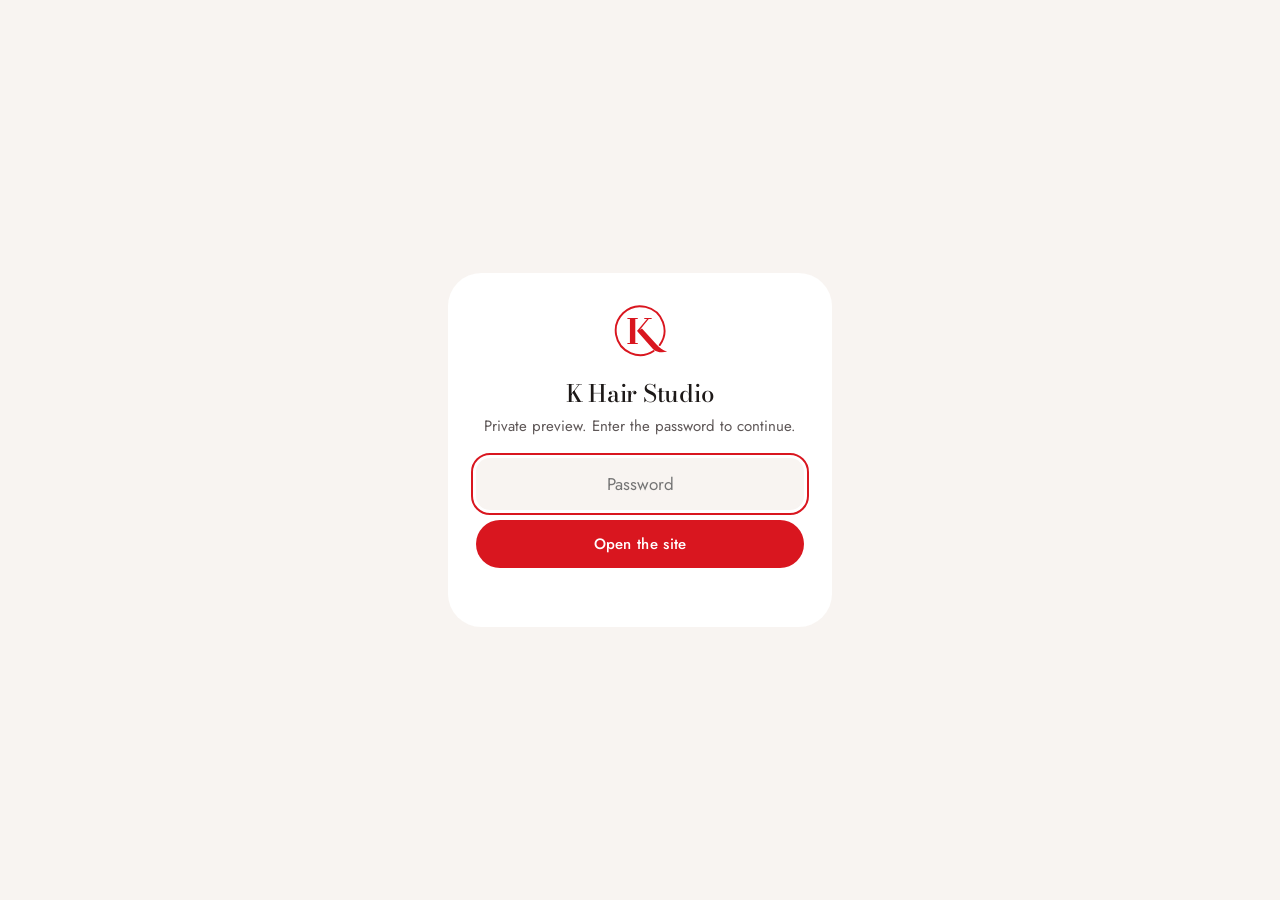
==== commit 133db4ad: "Add preview password screen Co-Authored-By: Claude Opus 5.5 <noreply@anthropic.com>" ====
--- a/site/index.html
+++ b/site/index.html
@@ -5,17 +5,19 @@
 <meta name="viewport" content="width=device-width, initial-scale=1, viewport-fit=cover">
 <title>K Hair Studio, Powai | The Family Salon near Hiranandani Hospital</title>
 <meta name="description" content="Unisex salon in Powai for men and women: haircuts, beards, colour and hair spa, led by Kadir with 15+ years in hair. 4.7 on Google. L'Oréal Professionnel products. Book on WhatsApp and get up to 15% off your first visit.">
+<meta name="robots" content="noindex">
 <meta name="theme-color" content="#d9161f">
 <meta property="og:title" content="K Hair Studio, Powai">
 <meta property="og:description" content="The Family Salon. 4.7 on Google from 95 reviews. Book on WhatsApp.">
-<meta property="og:image" content="assets/img/storefront.webp">
+<meta property="og:image" content="https://patekarvijay262-spec.github.io/k-hair-studio/assets/img/storefront.webp">
 <link rel="icon" href="assets/favicon.svg" type="image/svg+xml">
 <link rel="preload" href="assets/fonts/bodoni.woff2" as="font" type="font/woff2" crossorigin>
 <link rel="preload" href="assets/fonts/jost.woff2" as="font" type="font/woff2" crossorigin>
 <link rel="stylesheet" href="assets/styles.css">
+<script src="assets/gate.js"></script>
 <script>document.documentElement.classList.add('js')</script>
 <script type="application/ld+json">
-{"@context":"https://schema.org","@type":"HairSalon","name":"K Hair Studio","alternateName":"K Hair Studio the unisex salon","telephone":"+919769004737","priceRange":"₹₹","image":"assets/img/storefront.webp","address":{"@type":"PostalAddress","streetAddress":"Shop No. 7, Trinity Society, near Hiranandani Hospital Road, IIT Market","addressLocality":"Powai, Mumbai","addressRegion":"Maharashtra","postalCode":"400076","addressCountry":"IN"},"geo":{"@type":"GeoCoordinates","latitude":19.122265,"longitude":72.9176834},"openingHoursSpecification":[{"@type":"OpeningHoursSpecification","dayOfWeek":["Monday","Tuesday","Wednesday","Thursday","Friday","Saturday","Sunday"],"opens":"09:00","closes":"22:00"}]}
+{"@context":"https://schema.org","@type":"HairSalon","name":"K Hair Studio","alternateName":"K Hair Studio the unisex salon","telephone":"+919769004737","priceRange":"₹₹","image":"https://patekarvijay262-spec.github.io/k-hair-studio/assets/img/storefront.webp","address":{"@type":"PostalAddress","streetAddress":"Shop No. 7, Trinity Society, near Hiranandani Hospital Road, IIT Market","addressLocality":"Powai, Mumbai","addressRegion":"Maharashtra","postalCode":"400076","addressCountry":"IN"},"geo":{"@type":"GeoCoordinates","latitude":19.122265,"longitude":72.9176834},"openingHoursSpecification":[{"@type":"OpeningHoursSpecification","dayOfWeek":["Monday","Tuesday","Wednesday","Thursday","Friday","Saturday","Sunday"],"opens":"09:00","closes":"22:00"}]}
 </script>
 </head>
 <body>
--- a/site/assets/styles.css
+++ b/site/assets/styles.css
@@ -383,3 +383,14 @@
   .about-text { padding-bottom: var(--section); }
   .visit-grid { grid-template-columns: 1fr 1fr; gap: 5rem; align-items: center; }
 }
+
+/* Preview lock */
+html.locked body > *:not(#gate):not(svg) { display: none !important; }
+#gate { position: fixed; inset: 0; z-index: 100; display: grid; place-items: center; padding: 1.25rem; background: var(--mist); }
+.gate-card { width: min(100%, 24rem); padding: 2rem 1.75rem; background: #fff; border-radius: var(--r-lg); text-align: center; }
+.gate-card svg { width: 3.5rem; height: 3.5rem; color: var(--red); }
+.gate-card h1 { margin-top: .75rem; font-size: 1.5rem; }
+.gate-card p { margin-top: .4rem; font-size: .9375rem; color: var(--ink-soft); }
+.gate-card input { width: 100%; margin-top: 1.25rem; padding: .8rem 1rem; border: 0; border-radius: .875rem; background: var(--mist); font-size: 1.0625rem; text-align: center; }
+.gate-card .btn { width: 100%; margin-top: .6rem; }
+.gate-card .gate-err { min-height: 1.3rem; color: var(--red); font-size: .875rem; }
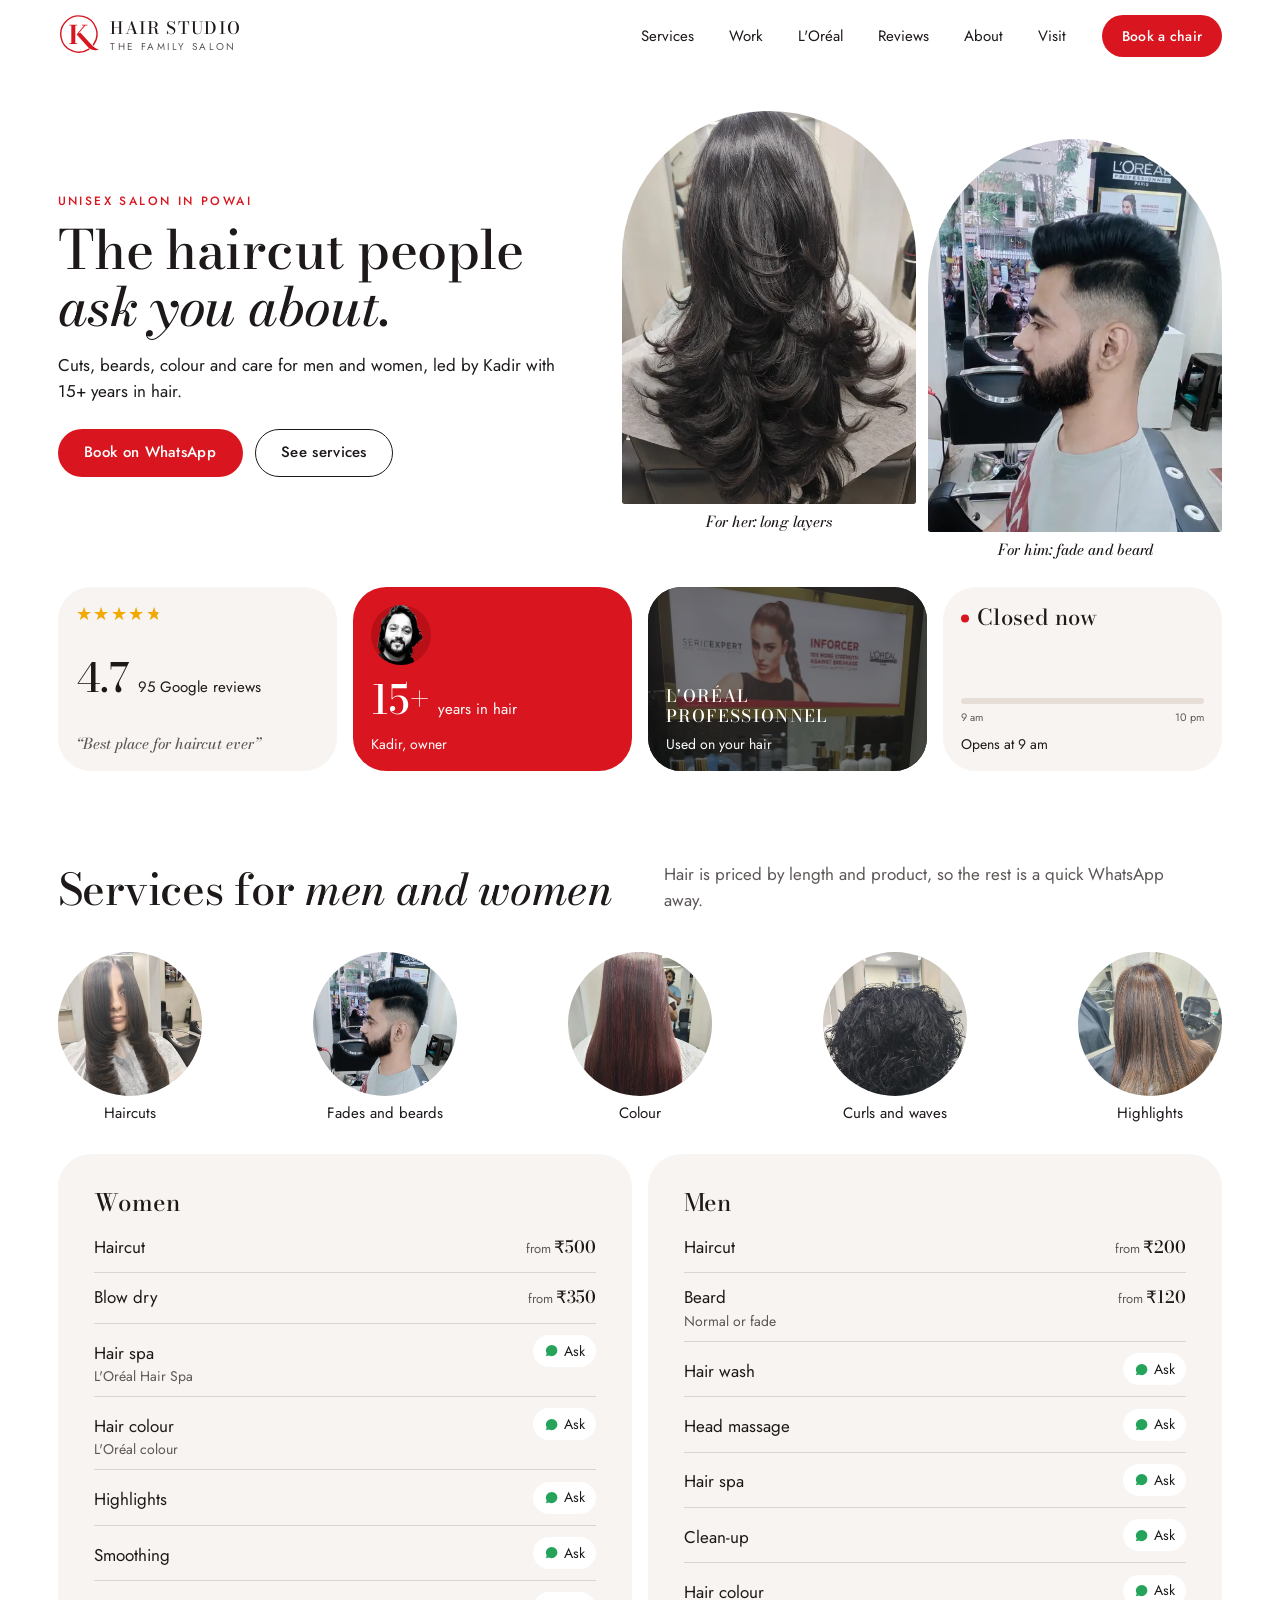
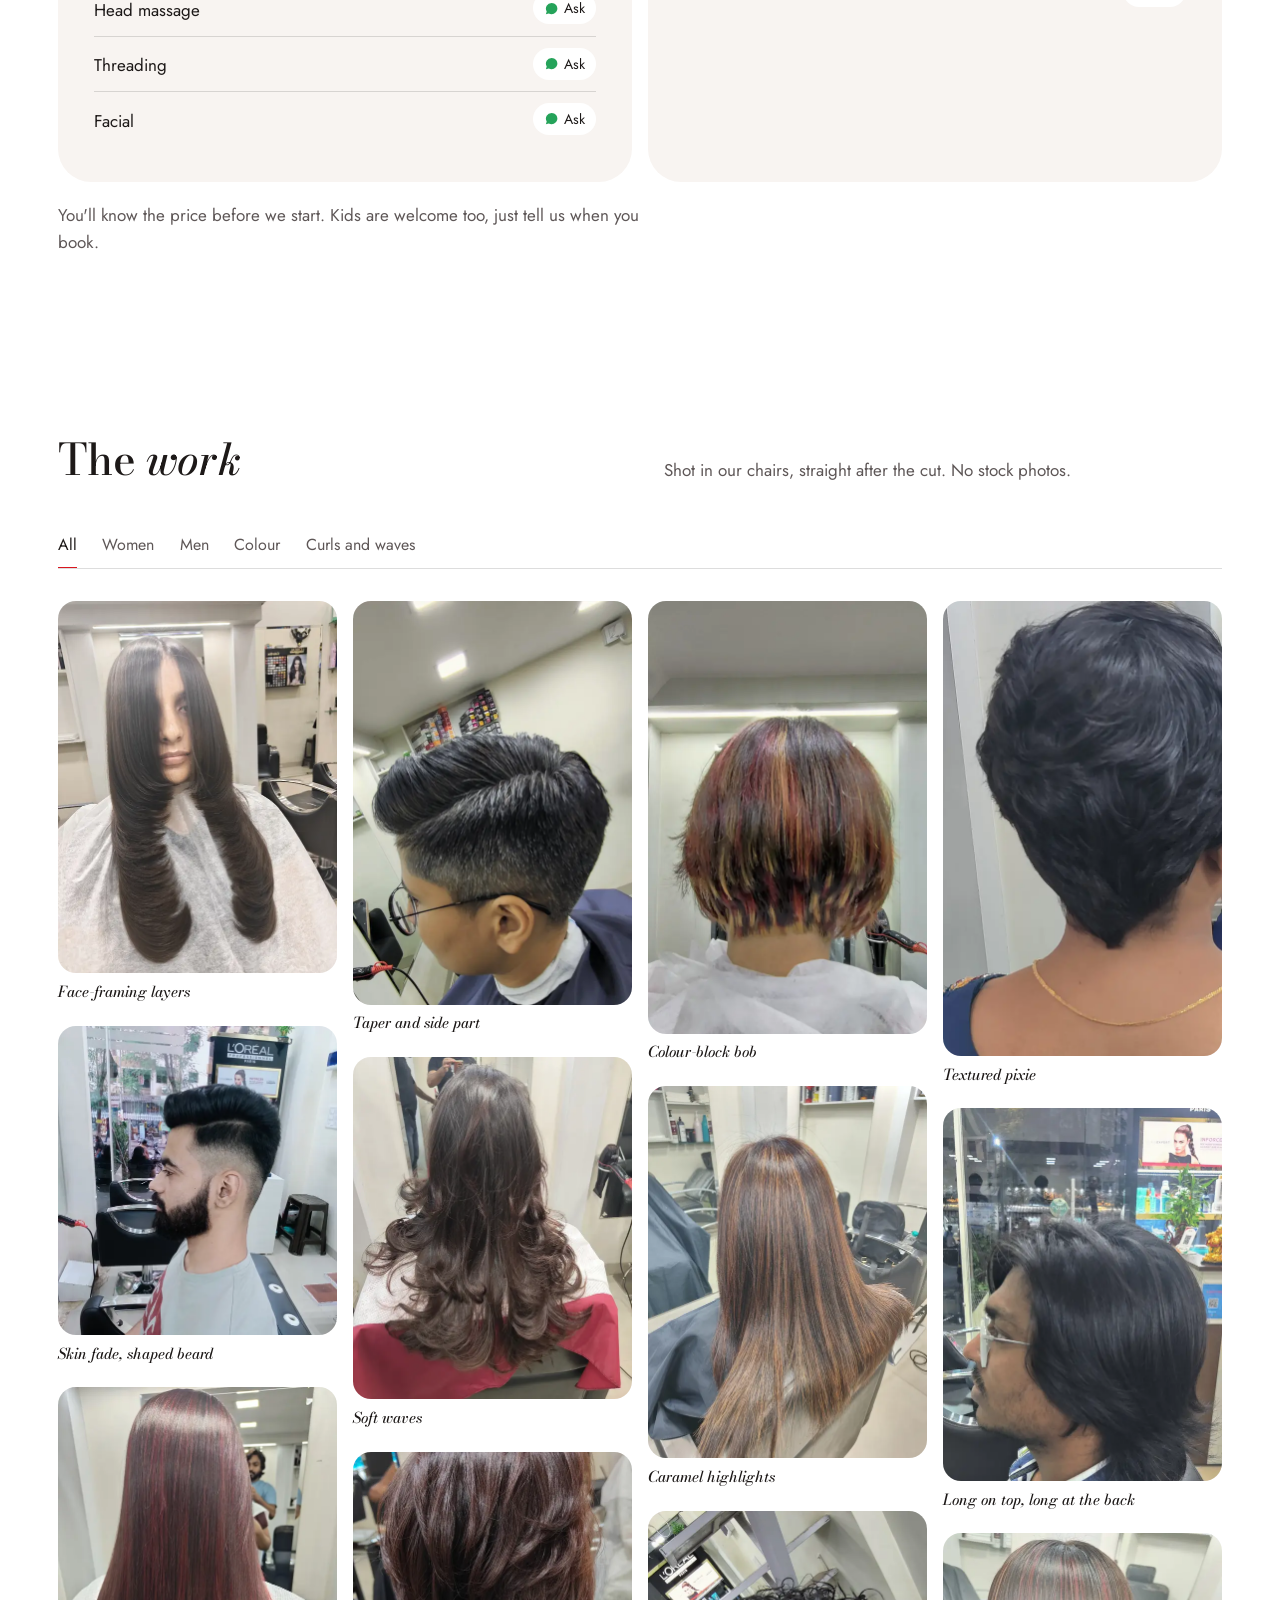
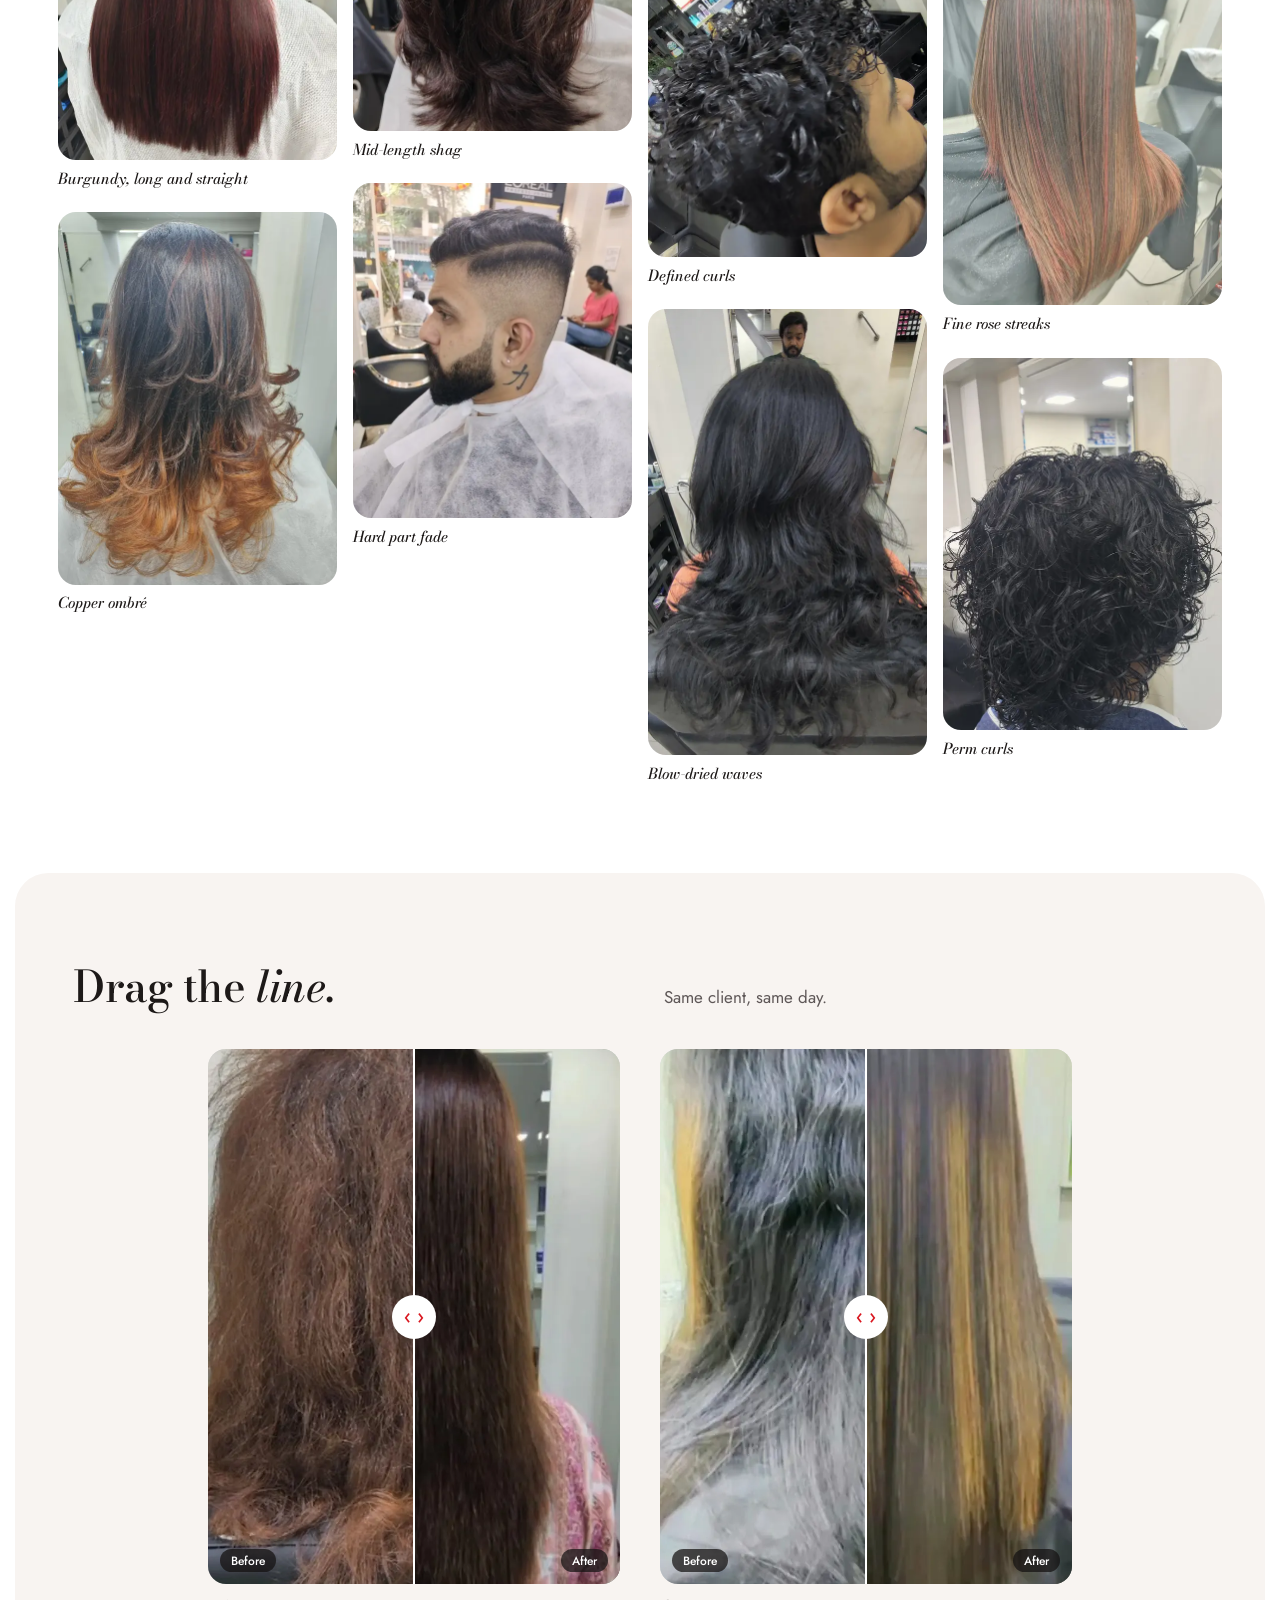
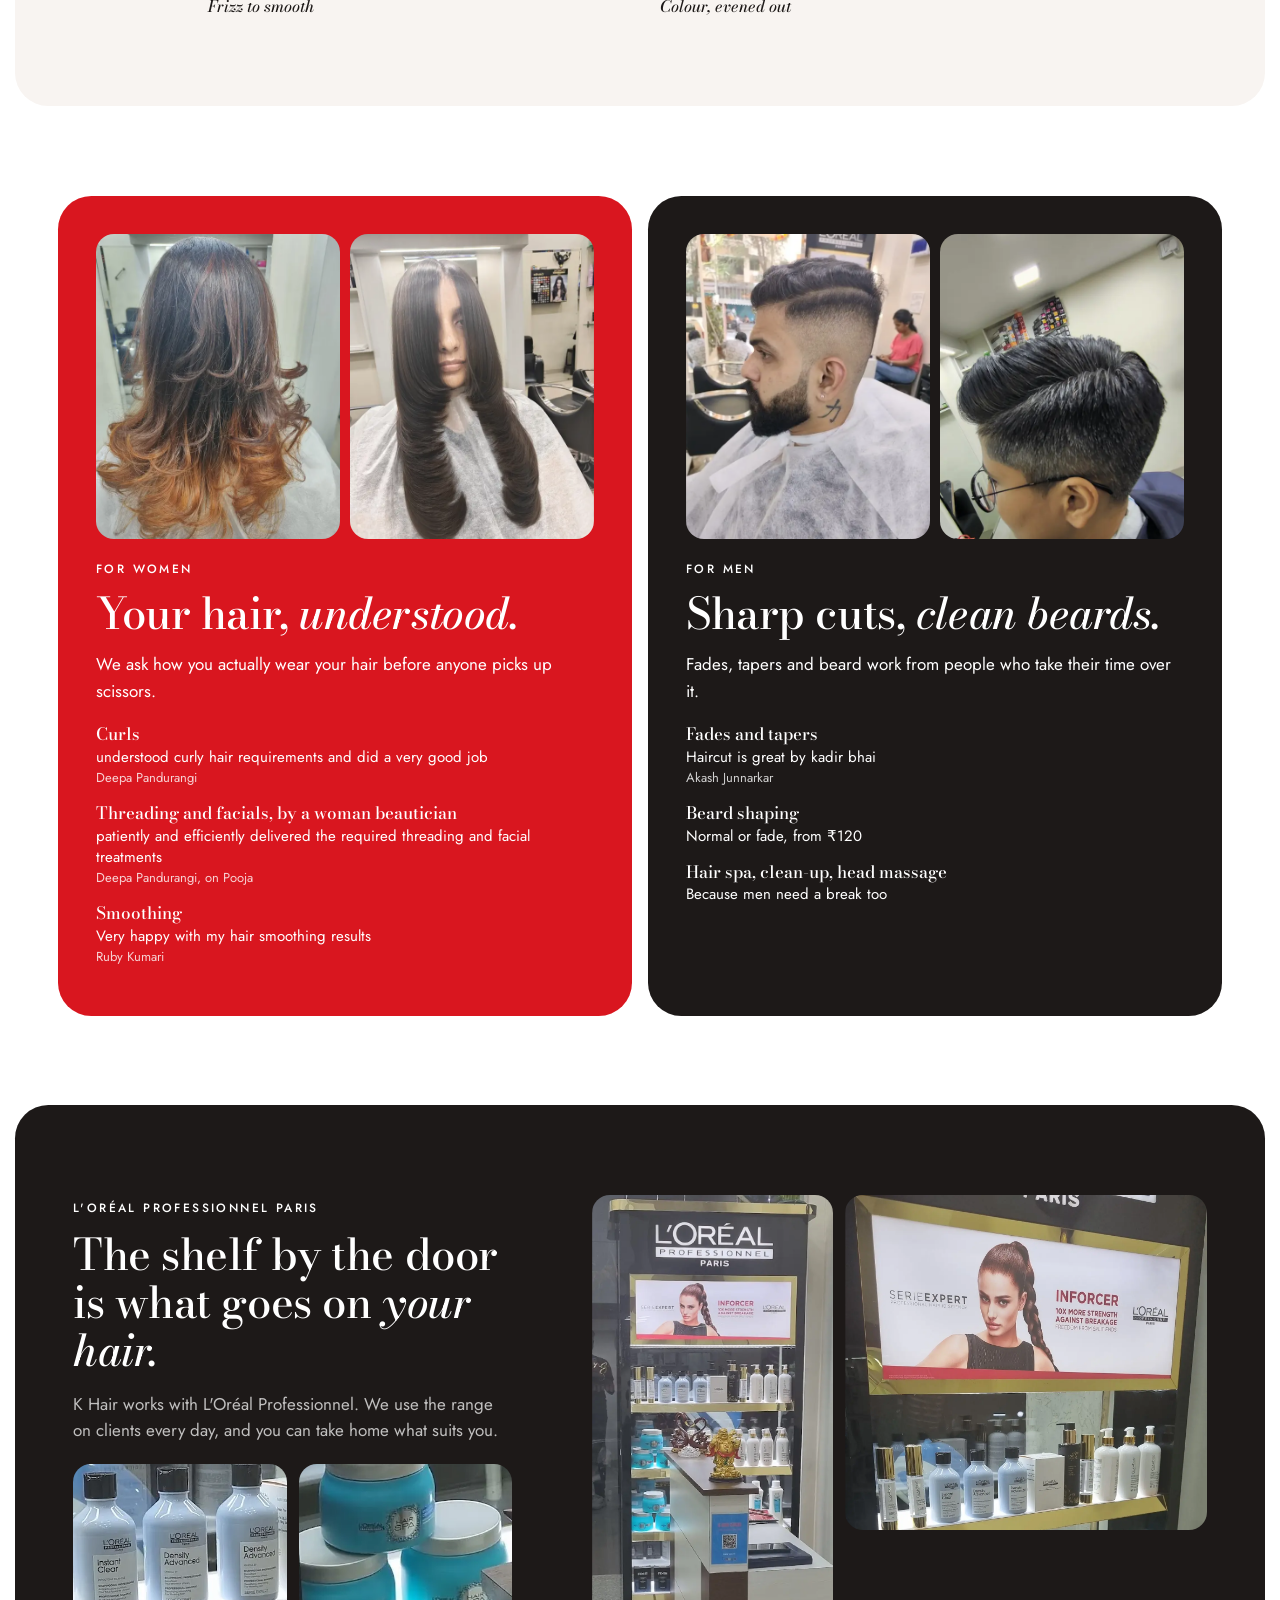
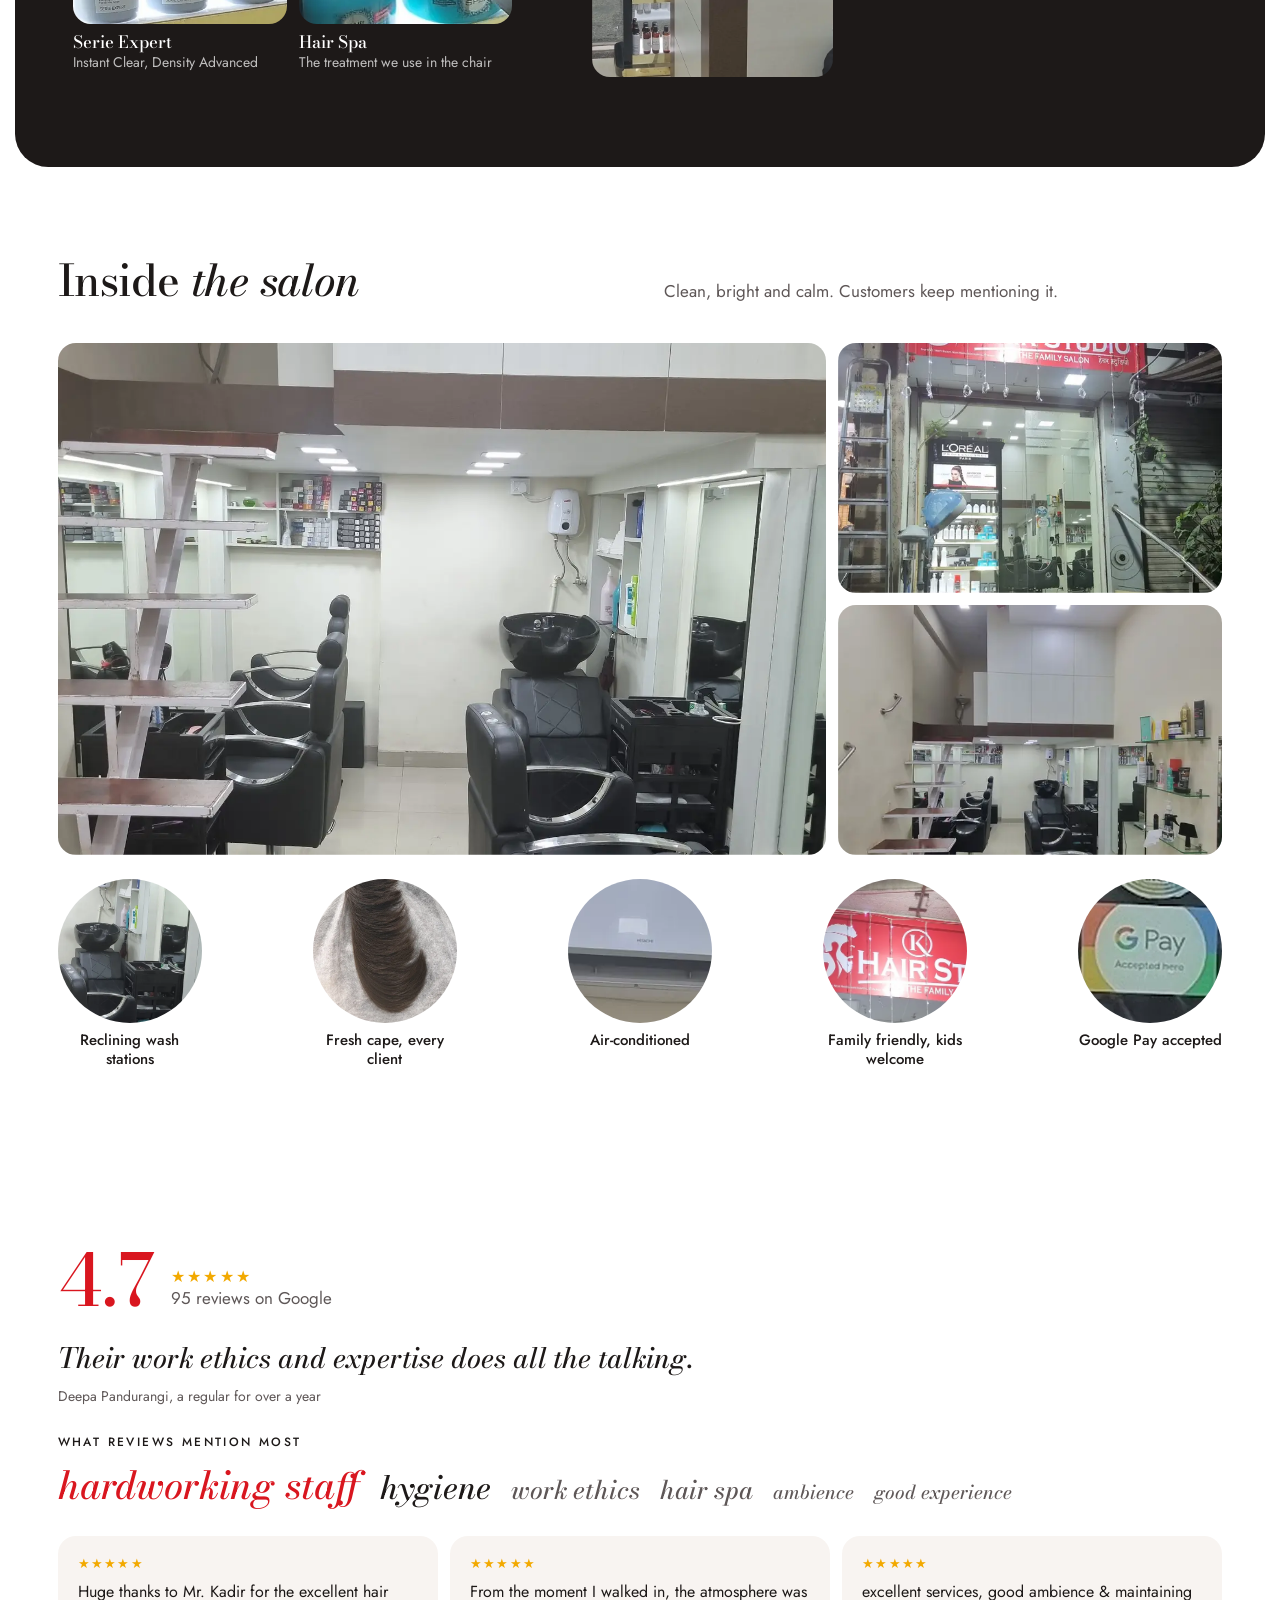
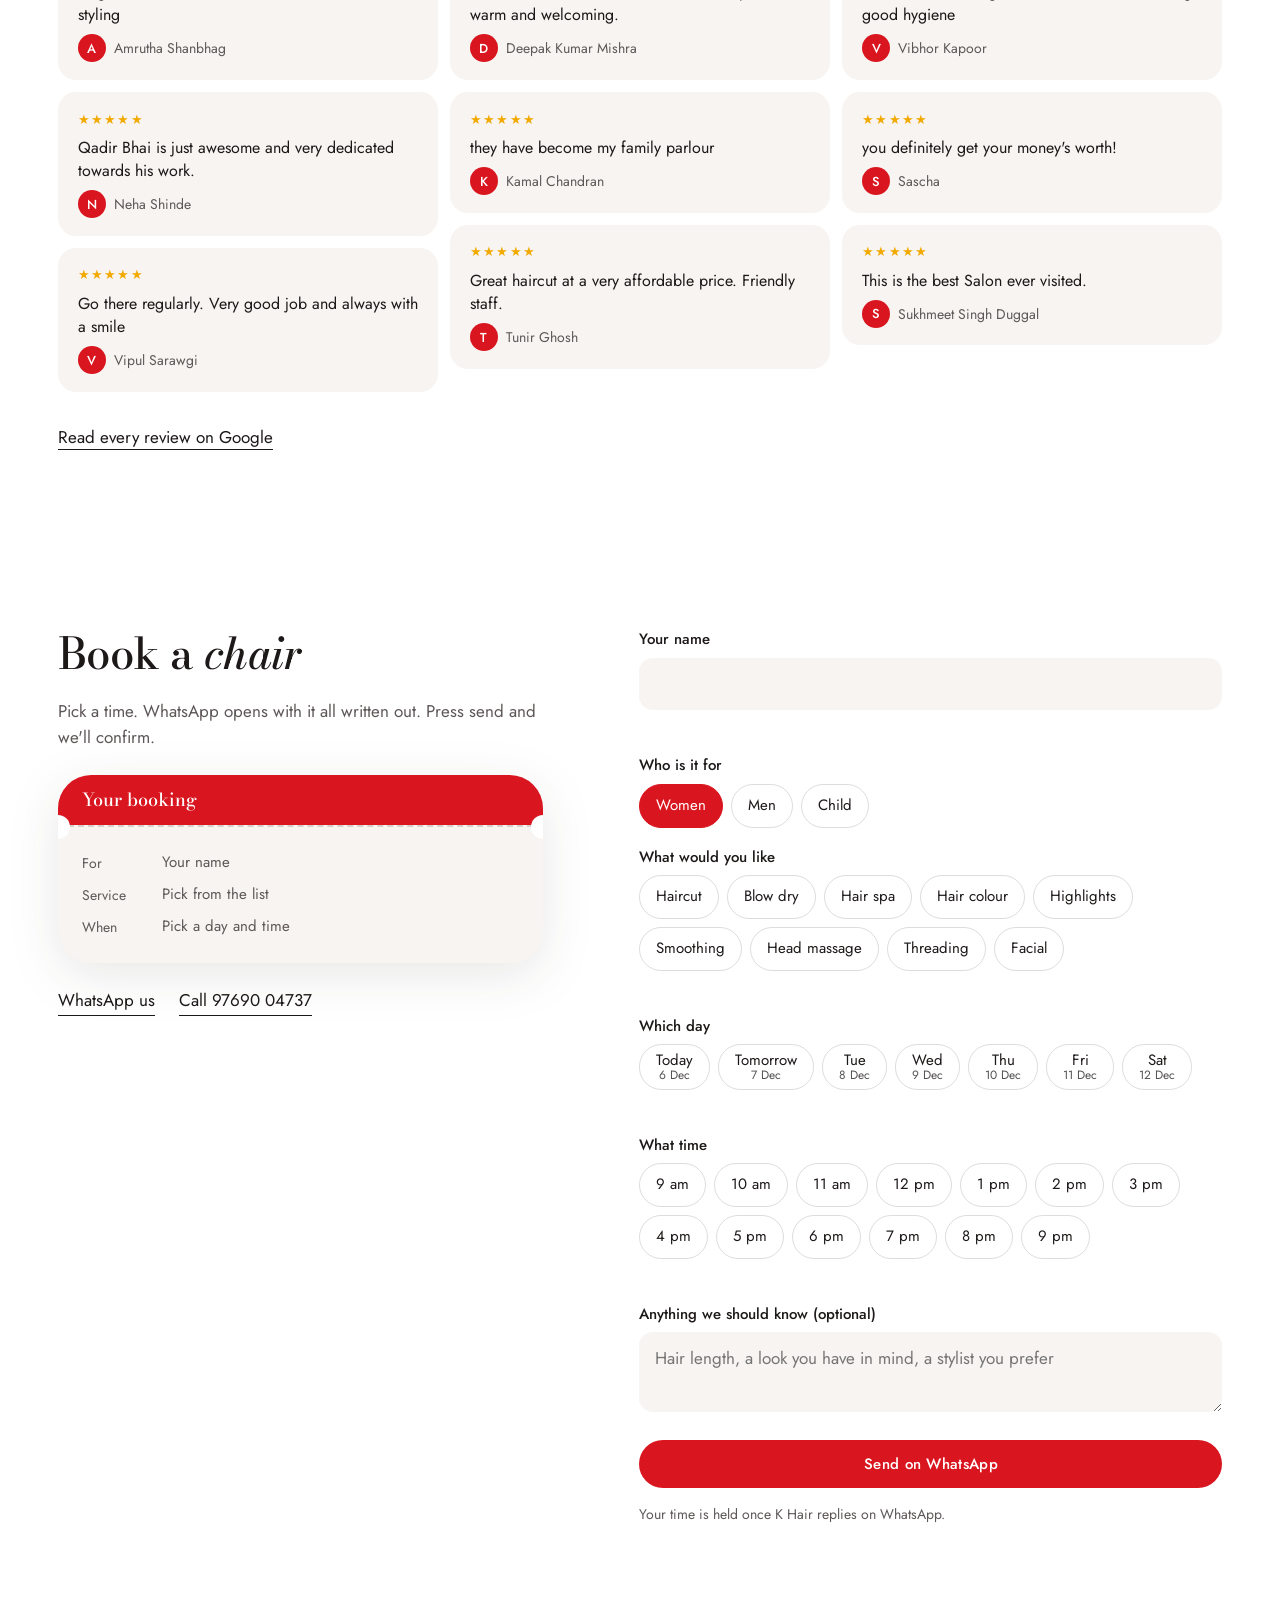
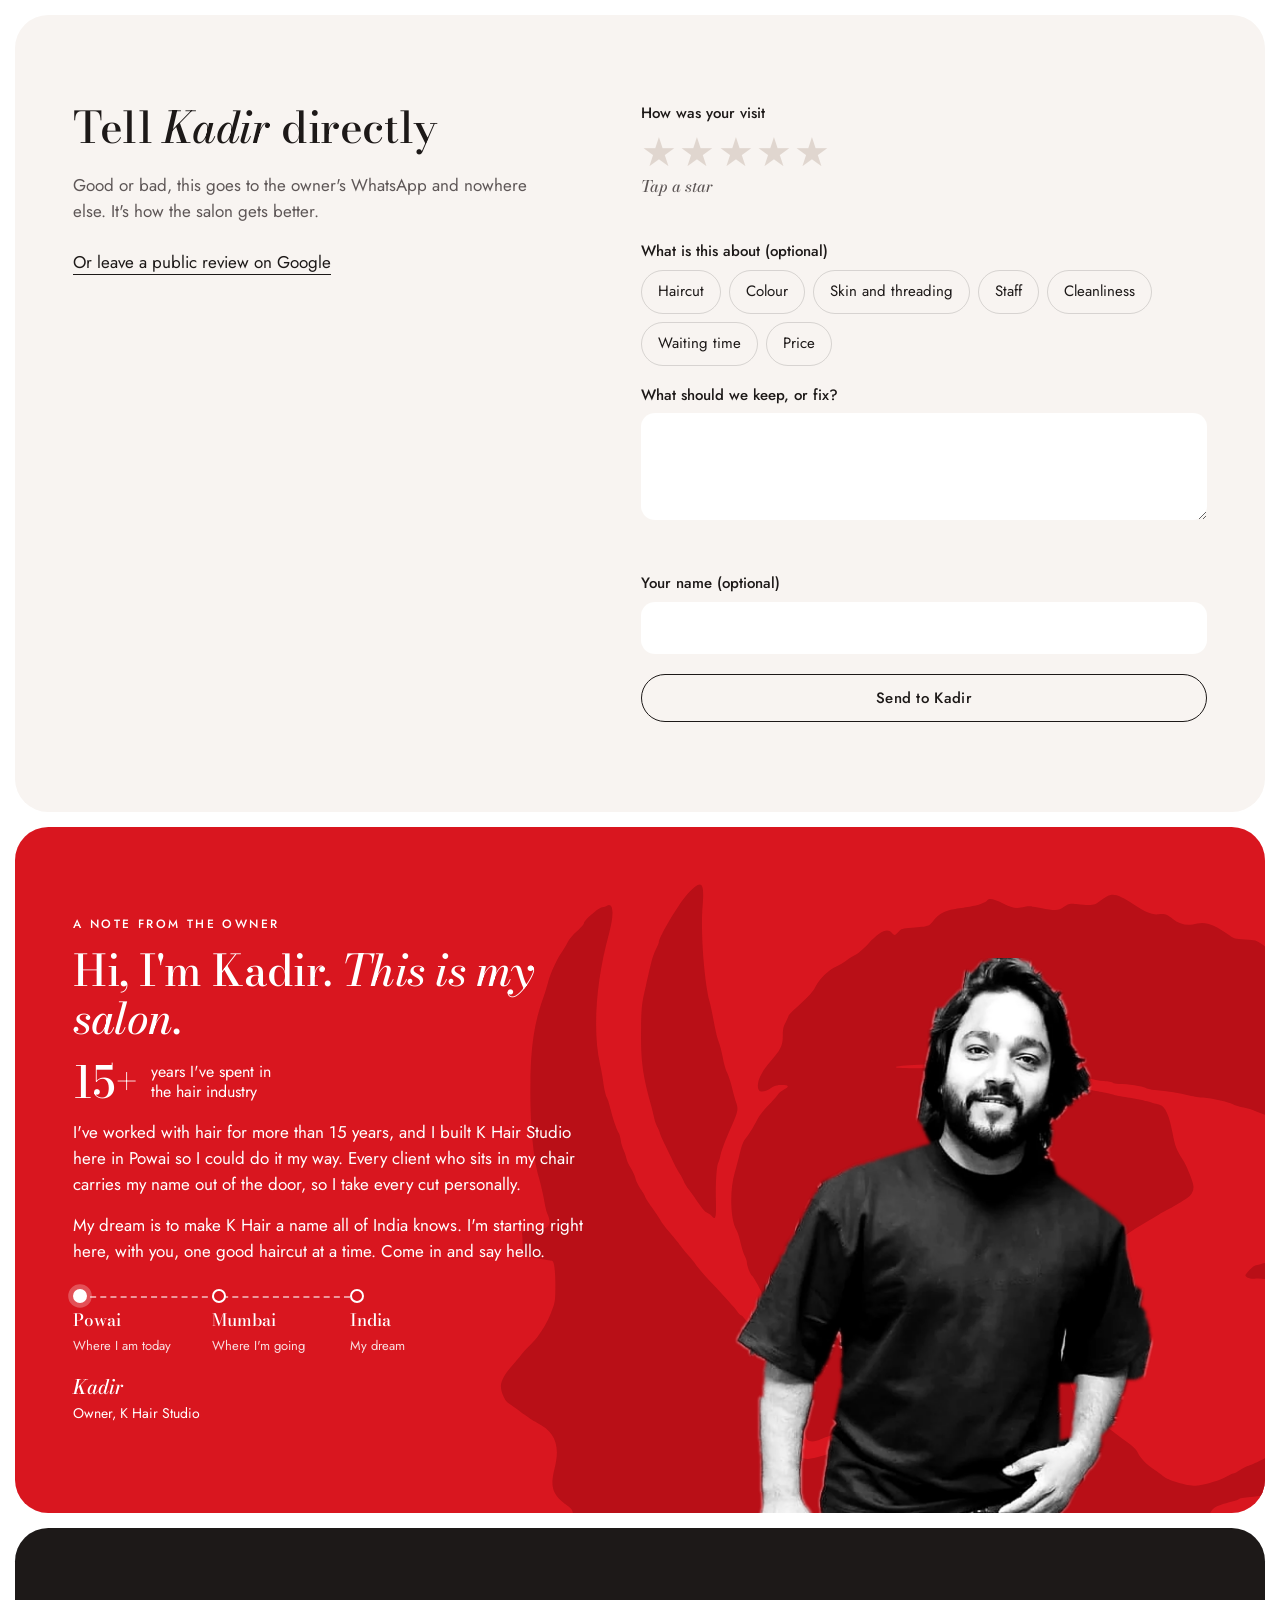
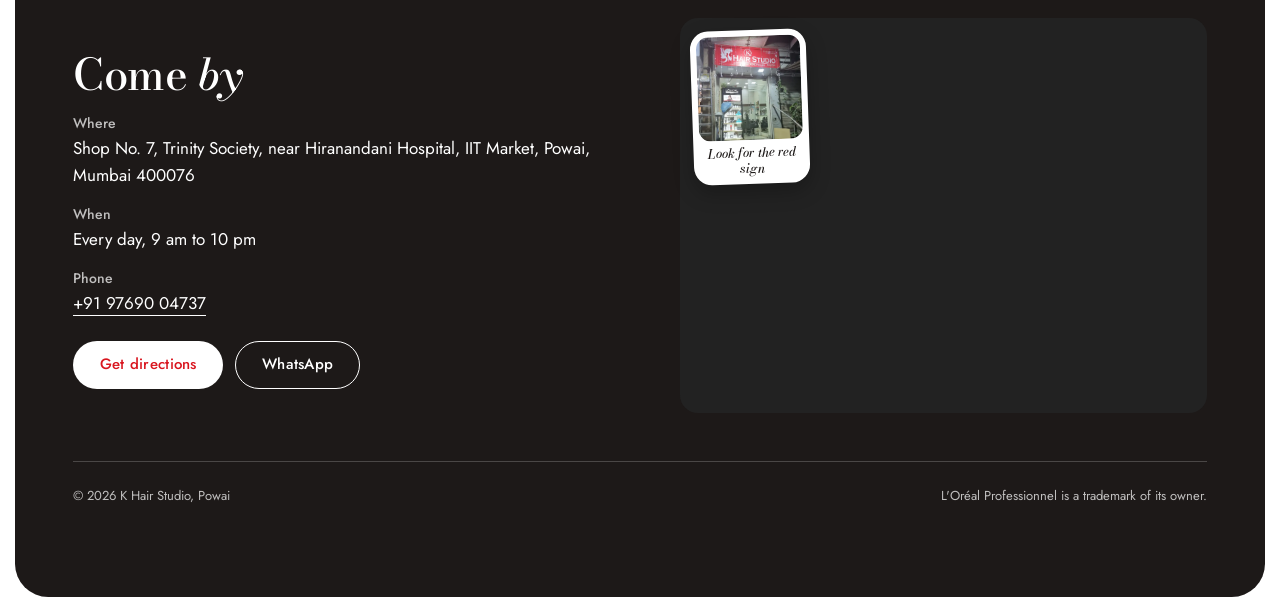
==== commit 4786d3ca: "Remove preview password and allow search listing Co-Authored-By: Claude Opus 5.5 <noreply@anthropic." ====
--- a/site/index.html
+++ b/site/index.html
@@ -4,8 +4,7 @@
 <meta charset="utf-8">
 <meta name="viewport" content="width=device-width, initial-scale=1, viewport-fit=cover">
 <title>K Hair Studio, Powai | The Family Salon near Hiranandani Hospital</title>
-<meta name="description" content="Unisex salon in Powai for men and women: haircuts, beards, colour and hair spa, led by Kadir with 15+ years in hair. 4.7 on Google. L'Oréal Professionnel products. Book on WhatsApp and get up to 15% off your first visit.">
-<meta name="robots" content="noindex">
+<meta name="description" content="Unisex salon in Powai for men and women: haircuts, beards, colour and hair spa, led by Kadir with 15+ years in hair. 4.7 on Google. L'Oréal Professionnel products. Book on WhatsApp.">
 <meta name="theme-color" content="#d9161f">
 <meta property="og:title" content="K Hair Studio, Powai">
 <meta property="og:description" content="The Family Salon. 4.7 on Google from 95 reviews. Book on WhatsApp.">
@@ -14,7 +13,6 @@
 <link rel="preload" href="assets/fonts/bodoni.woff2" as="font" type="font/woff2" crossorigin>
 <link rel="preload" href="assets/fonts/jost.woff2" as="font" type="font/woff2" crossorigin>
 <link rel="stylesheet" href="assets/styles.css">
-<script src="assets/gate.js"></script>
 <script>document.documentElement.classList.add('js')</script>
 <script type="application/ld+json">
 {"@context":"https://schema.org","@type":"HairSalon","name":"K Hair Studio","alternateName":"K Hair Studio the unisex salon","telephone":"+919769004737","priceRange":"₹₹","image":"https://patekarvijay262-spec.github.io/k-hair-studio/assets/img/storefront.webp","address":{"@type":"PostalAddress","streetAddress":"Shop No. 7, Trinity Society, near Hiranandani Hospital Road, IIT Market","addressLocality":"Powai, Mumbai","addressRegion":"Maharashtra","postalCode":"400076","addressCountry":"IN"},"geo":{"@type":"GeoCoordinates","latitude":19.122265,"longitude":72.9176834},"openingHoursSpecification":[{"@type":"OpeningHoursSpecification","dayOfWeek":["Monday","Tuesday","Wednesday","Thursday","Friday","Saturday","Sunday"],"opens":"09:00","closes":"22:00"}]}
@@ -29,8 +27,6 @@
     <path fill="currentColor" d="M32 24h9.6v44.6H32zM27.5 23.2H46v1.8H27.5zM27.5 67.8H46v1.8H27.5zM44.6 46.6 62.6 25h3L47 47.6zM57.6 23.2h13.2V25H57.6zM45.5 47.5l8-5.7L80 71c4 5 11 10 18.5 12.2-8.5 2.3-18.5 1.8-25-4.2z"/>
   </symbol>
 </svg>
-
-<p class="strip">First visit at K Hair: 15% off on ₹1,000 and above, 10% off below that. <a class="link" href="#book">Book now</a></p>
 
 <header class="head" id="head">
   <div class="wrap head-in">
@@ -302,18 +298,11 @@
       <h2>Book a <em>chair</em></h2>
       <p class="lede muted" style="margin-top:1.25rem">Pick a time. WhatsApp opens with it all written out. Press send and we'll confirm.</p>
       <div class="ticket">
-        <div class="offer">
-          <p class="label">Your first visit</p>
-          <div class="offer-row">
-            <div><b>15%</b><span>off bills of ₹1,000 and above</span></div>
-            <div><b>10%</b><span>off anything below ₹1,000</span></div>
-          </div>
-        </div>
+        <p class="ticket-head">Your booking</p>
         <dl class="stub" id="ticket">
           <div><dt>For</dt><dd data-t="name">Your name</dd></div>
           <div><dt>Service</dt><dd data-t="service">Pick from the list</dd></div>
           <div><dt>When</dt><dd data-t="when">Pick a day and time</dd></div>
-          <div><dt>Offer</dt><dd data-t="offer">First-visit discount applied</dd></div>
         </dl>
       </div>
       <p class="direct"><a class="link wa" href="#" data-text="Hi K Hair Studio, I have a question.">WhatsApp us</a><a class="link" href="tel:+919769004737">Call 97690 04737</a></p>
@@ -324,7 +313,6 @@
       <fieldset class="field"><legend>What would you like</legend><div class="chips" id="bServices"></div><p class="err" data-err="services"></p></fieldset>
       <fieldset class="field"><legend>Which day</legend><div class="chips" id="bDays"></div><p class="err" data-err="day"></p></fieldset>
       <fieldset class="field"><legend>What time</legend><div class="chips" id="bTimes"></div><p class="err" data-err="time"></p></fieldset>
-      <fieldset class="field"><legend>First time at K Hair?</legend><div class="chips" id="bFirst"></div></fieldset>
       <div class="field"><label for="bNote">Anything we should know (optional)</label><textarea id="bNote" rows="2" placeholder="Hair length, a look you have in mind, a stylist you prefer"></textarea></div>
       <button class="btn btn-red btn-full" type="submit">Send on WhatsApp</button>
       <p class="fine">Your time is held once K Hair replies on WhatsApp.</p>
--- a/site/assets/styles.css
+++ b/site/assets/styles.css
@@ -56,9 +56,6 @@
 .link { text-decoration: none; background: linear-gradient(currentColor, currentColor) 0 100% / 100% .0625rem no-repeat; padding-bottom: .1rem; transition: background-size .3s var(--ease); }
 .link:hover { background-size: 0 .0625rem; background-position: 100% 100%; }
 
-/* Offer strip */
-.strip { background: var(--red); color: #fff; text-align: center; padding: .55rem var(--gutter); font-size: .875rem; line-height: 1.35; }
-.strip a { color: inherit; white-space: nowrap; }
 
 /* Header */
 .head { position: sticky; top: 0; z-index: 40; background: #fff; border-bottom: .0625rem solid transparent; transition: border-color .3s; }
@@ -245,13 +242,9 @@
 
 /* Forms */
 .book-grid { display: grid; gap: 2.25rem; }
-.ticket { margin-top: 1.5rem; border-radius: var(--r-lg); overflow: hidden; filter: drop-shadow(0 .75rem 1.5rem rgba(29, 25, 24, .1)); }
-.offer { position: relative; background: var(--red); color: #fff; padding: 1.25rem 1.5rem; }
-.offer-row { display: flex; gap: 1.5rem; margin-top: .7rem; }
-.offer-row div { flex: 1; }
-.offer b { display: block; font: 500 2.25rem/1 var(--serif); }
-.offer span { display: block; margin-top: .3rem; font-size: .875rem; line-height: 1.3; }
-.stub { display: none; position: relative; margin: 0; padding: 1.25rem 1.5rem; background: var(--mist); border-top: .125rem dashed #d9cfc8; }
+.ticket { display: none; margin-top: 1.5rem; border-radius: var(--r-lg); overflow: hidden; filter: drop-shadow(0 .75rem 1.5rem rgba(29, 25, 24, .1)); }
+.ticket-head { margin: 0; padding: .9rem 1.5rem; background: var(--red); color: #fff; font: 500 1.125rem/1.2 var(--serif); }
+.stub { position: relative; margin: 0; padding: 1.25rem 1.5rem; background: var(--mist); border-top: .125rem dashed #d9cfc8; }
 .stub::before, .stub::after { content: ""; position: absolute; top: -.75rem; width: 1.5rem; height: 1.5rem; border-radius: 50%; background: #fff; }
 .stub::before { left: -.75rem; } .stub::after { right: -.75rem; }
 .stub div { display: flex; gap: 1rem; padding: .3rem 0; }
@@ -365,7 +358,7 @@
   .tile { flex: 0 1 9rem; }
   .proof { justify-content: space-between; }
   .proof li { flex: 0 1 9rem; }
-  .stub { display: block; }
+  .ticket { display: block; }
   .both-grid { grid-template-columns: 1fr 1fr; }
   .gallery { columns: 4; column-gap: 1rem; }
   .menu-grid { grid-template-columns: 1fr 1fr; }
@@ -383,14 +376,3 @@
   .about-text { padding-bottom: var(--section); }
   .visit-grid { grid-template-columns: 1fr 1fr; gap: 5rem; align-items: center; }
 }
-
-/* Preview lock */
-html.locked body > *:not(#gate):not(svg) { display: none !important; }
-#gate { position: fixed; inset: 0; z-index: 100; display: grid; place-items: center; padding: 1.25rem; background: var(--mist); }
-.gate-card { width: min(100%, 24rem); padding: 2rem 1.75rem; background: #fff; border-radius: var(--r-lg); text-align: center; }
-.gate-card svg { width: 3.5rem; height: 3.5rem; color: var(--red); }
-.gate-card h1 { margin-top: .75rem; font-size: 1.5rem; }
-.gate-card p { margin-top: .4rem; font-size: .9375rem; color: var(--ink-soft); }
-.gate-card input { width: 100%; margin-top: 1.25rem; padding: .8rem 1rem; border: 0; border-radius: .875rem; background: var(--mist); font-size: 1.0625rem; text-align: center; }
-.gate-card .btn { width: 100%; margin-top: .6rem; }
-.gate-card .gate-err { min-height: 1.3rem; color: var(--red); font-size: .875rem; }
